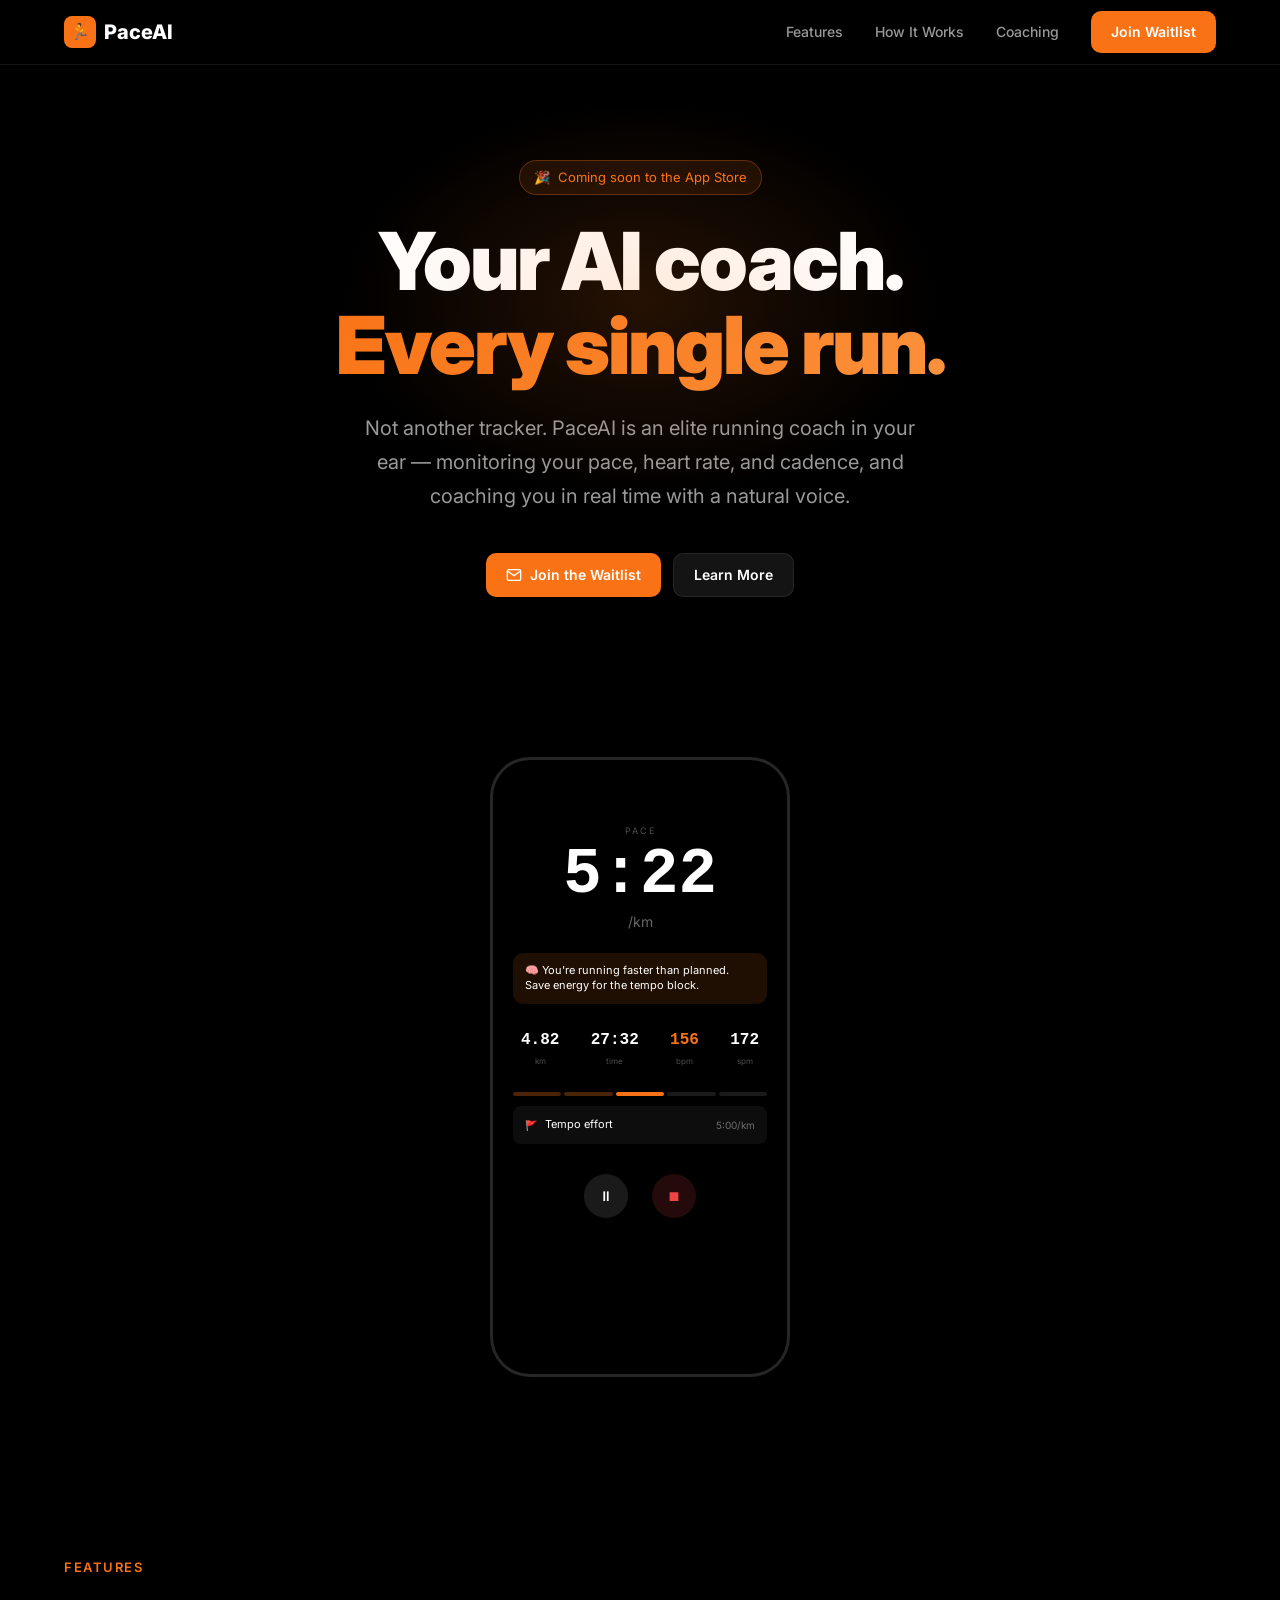
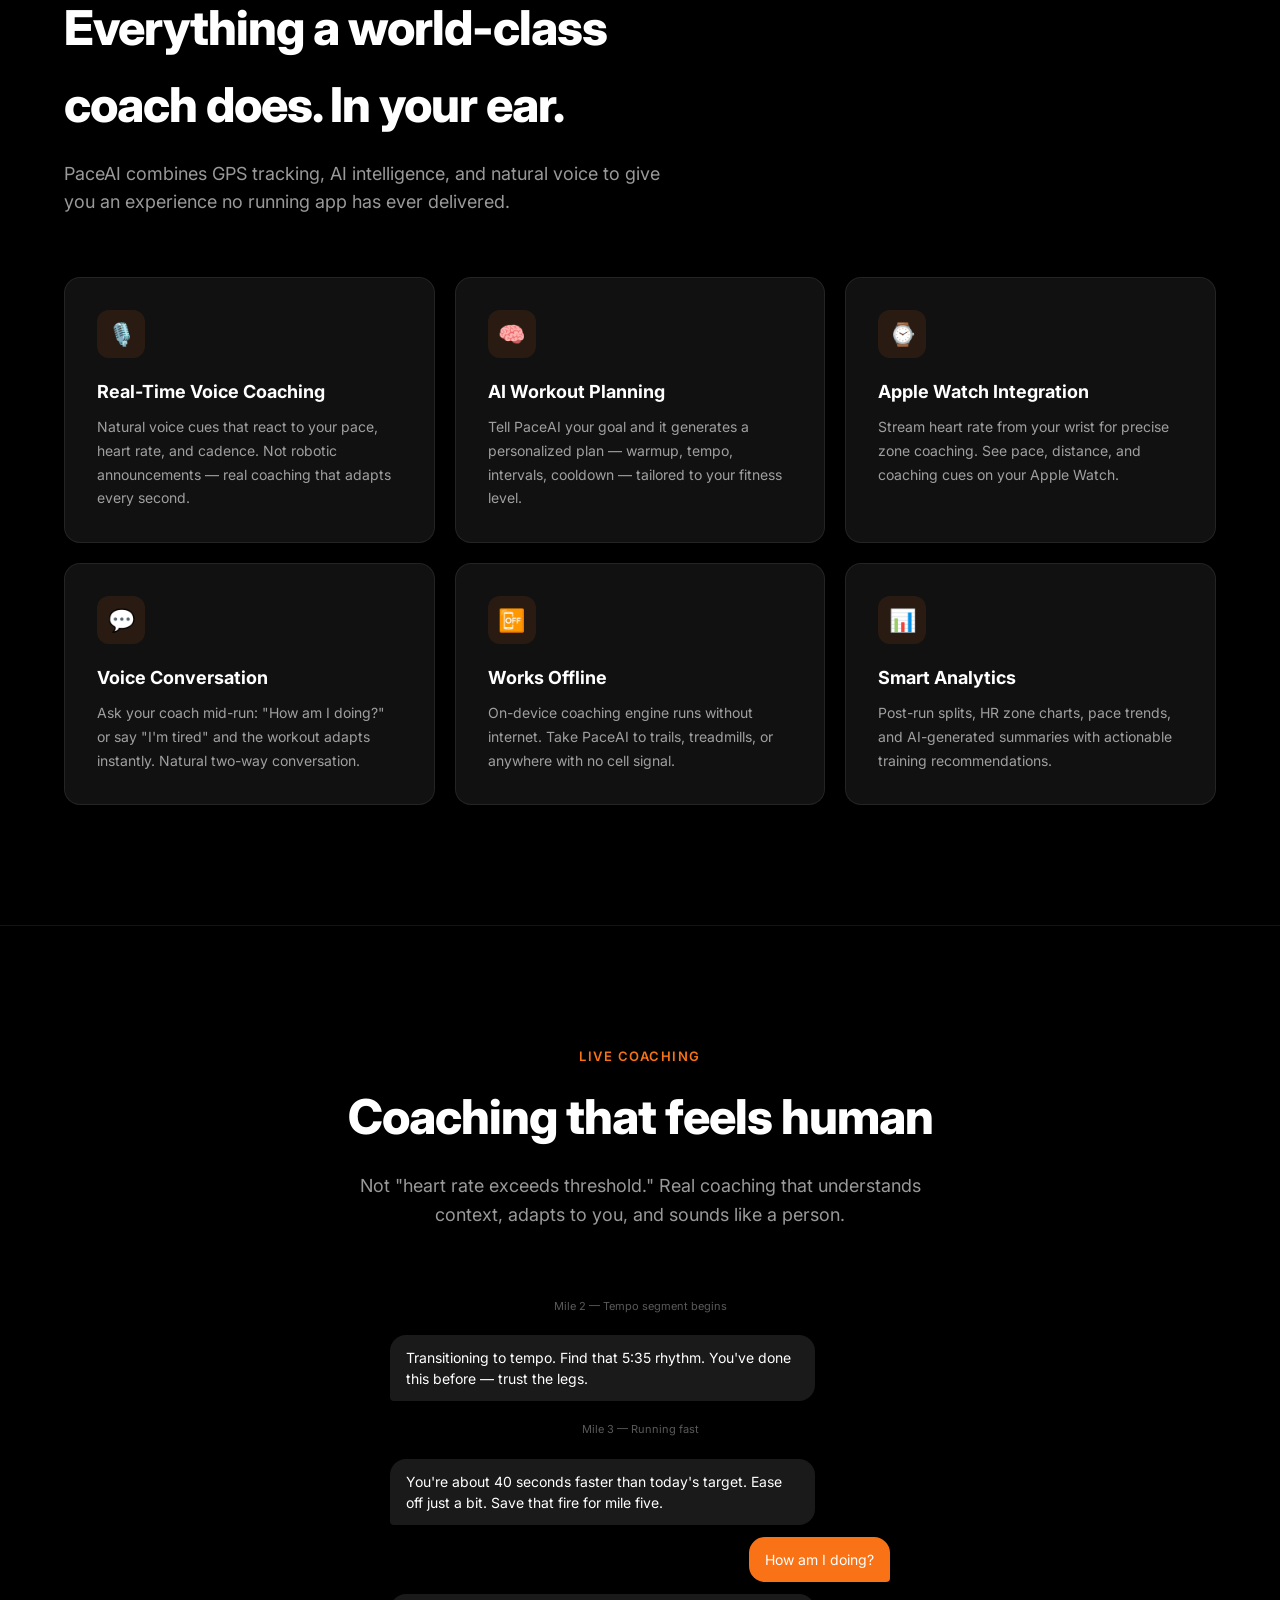
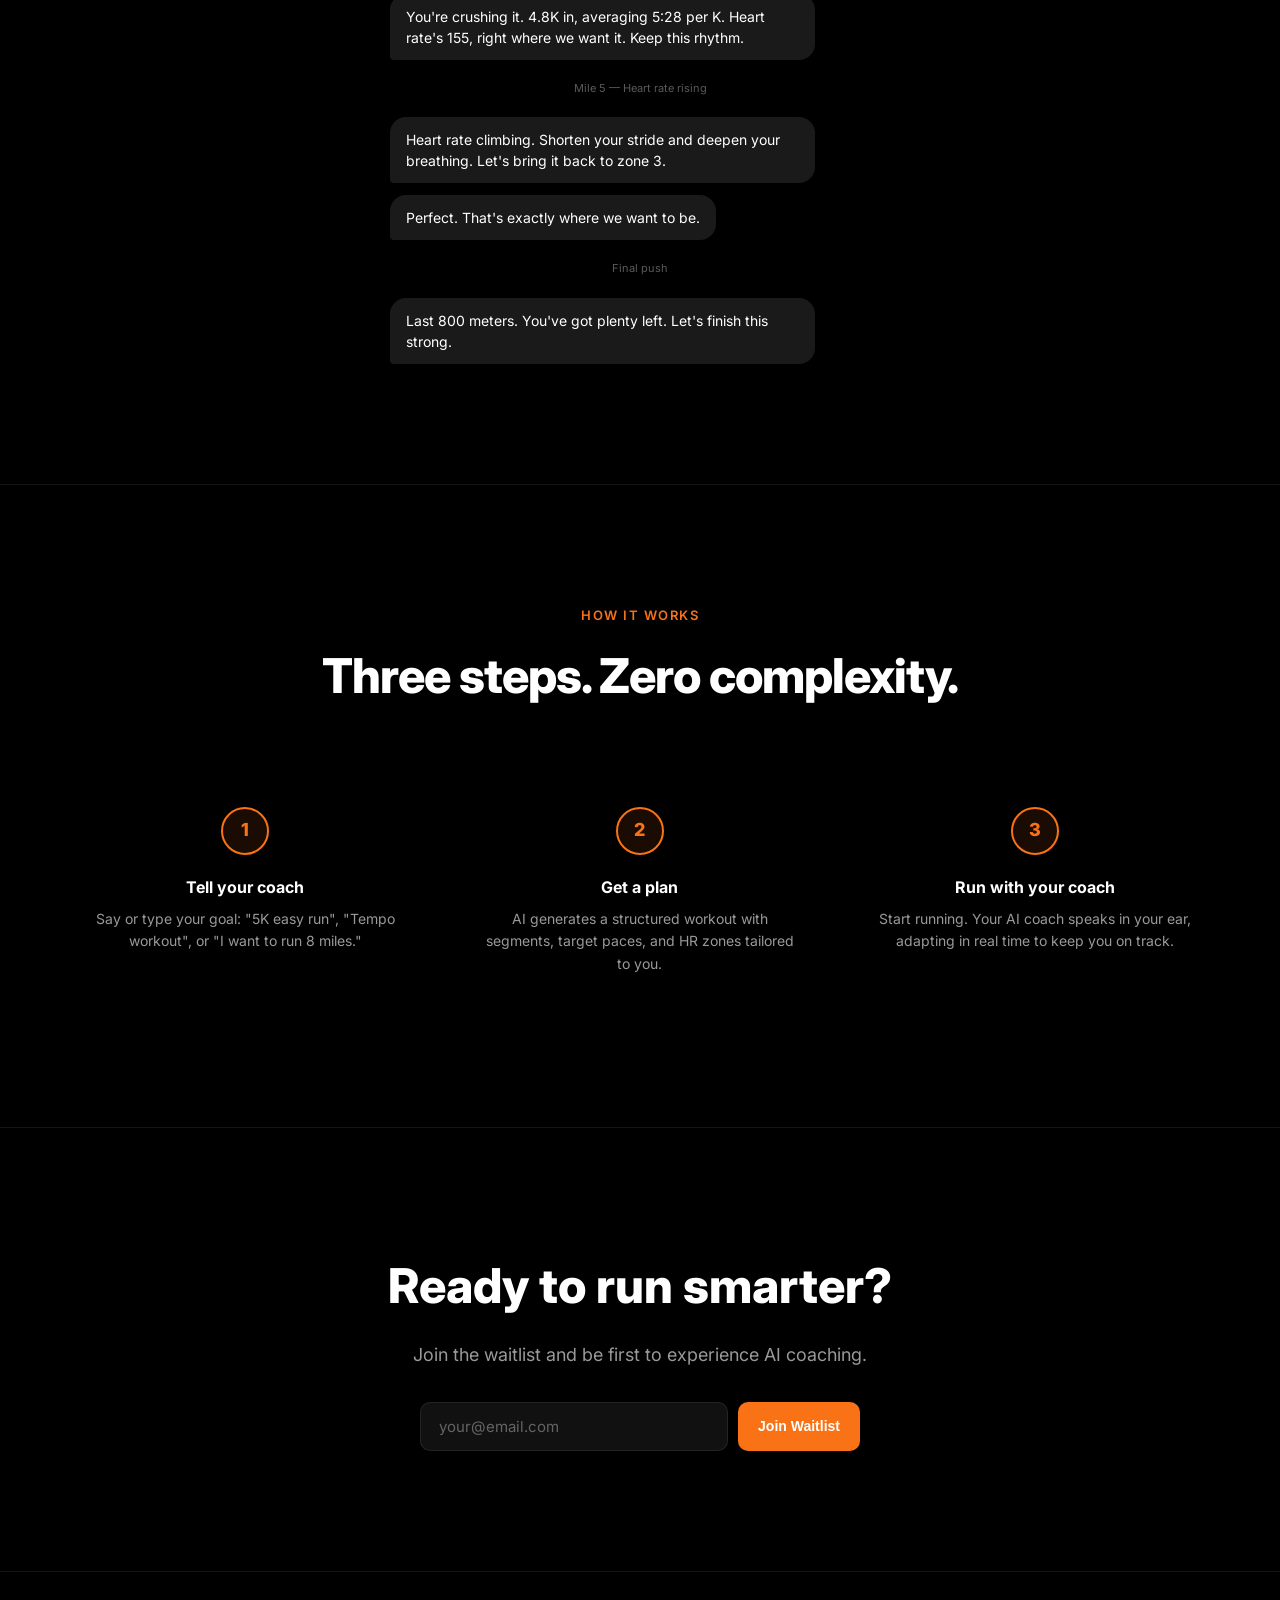
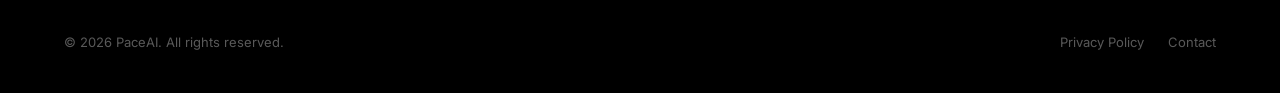
==== index.html @ 6b1ca632 "Initial PaceAI landing page website Polished dark-theme landing page with: - Hero section with phone" ====
<!DOCTYPE html>
<html lang="en">
<head>
    <meta charset="UTF-8">
    <meta name="viewport" content="width=device-width, initial-scale=1.0">
    <title>PaceAI — AI Running Coach</title>
    <meta name="description" content="PaceAI is your personal AI running coach. Real-time voice coaching, personalized workout plans, and intelligent adaptation — like having an elite coach in your ear.">
    <meta property="og:title" content="PaceAI — AI Running Coach">
    <meta property="og:description" content="The world's smartest AI running companion. Real-time voice coaching that adapts every second.">
    <meta property="og:type" content="website">
    <meta property="og:url" content="https://paceai.app">
    <meta name="twitter:card" content="summary_large_image">
    <link rel="preconnect" href="https://fonts.googleapis.com">
    <link rel="preconnect" href="https://fonts.gstatic.com" crossorigin>
    <link href="https://fonts.googleapis.com/css2?family=Inter:wght@400;500;600;700;800;900&display=swap" rel="stylesheet">
    <style>
        * { margin: 0; padding: 0; box-sizing: border-box; }
        
        :root {
            --orange: #f97316;
            --orange-dark: #ea580c;
            --bg: #000;
            --surface: #111;
            --surface-2: #1a1a1a;
            --text: #fff;
            --text-secondary: rgba(255,255,255,0.6);
            --text-tertiary: rgba(255,255,255,0.35);
            --border: rgba(255,255,255,0.08);
        }

        body {
            font-family: 'Inter', -apple-system, sans-serif;
            background: var(--bg);
            color: var(--text);
            line-height: 1.6;
            overflow-x: hidden;
        }

        .container {
            max-width: 1200px;
            margin: 0 auto;
            padding: 0 24px;
        }

        /* Nav */
        nav {
            position: fixed;
            top: 0;
            left: 0;
            right: 0;
            z-index: 100;
            backdrop-filter: blur(20px);
            background: rgba(0,0,0,0.8);
            border-bottom: 1px solid var(--border);
        }

        nav .container {
            display: flex;
            align-items: center;
            justify-content: space-between;
            height: 64px;
        }

        .logo {
            font-size: 20px;
            font-weight: 800;
            display: flex;
            align-items: center;
            gap: 8px;
        }

        .logo-icon {
            width: 32px;
            height: 32px;
            background: var(--orange);
            border-radius: 8px;
            display: flex;
            align-items: center;
            justify-content: center;
            font-size: 16px;
        }

        nav a {
            color: var(--text-secondary);
            text-decoration: none;
            font-size: 14px;
            font-weight: 500;
            transition: color 0.2s;
        }

        nav a:hover { color: var(--text); }

        .nav-links {
            display: flex;
            gap: 32px;
            align-items: center;
        }

        .btn {
            display: inline-flex;
            align-items: center;
            gap: 8px;
            padding: 10px 20px;
            border-radius: 10px;
            font-size: 14px;
            font-weight: 600;
            text-decoration: none;
            transition: all 0.2s;
            border: none;
            cursor: pointer;
        }

        .btn-primary {
            background: var(--orange);
            color: white;
        }

        .btn-primary:hover {
            background: var(--orange-dark);
            transform: translateY(-1px);
        }

        .btn-secondary {
            background: rgba(255,255,255,0.08);
            color: white;
            border: 1px solid var(--border);
        }

        .btn-secondary:hover {
            background: rgba(255,255,255,0.12);
        }

        /* Hero */
        .hero {
            padding: 160px 0 100px;
            text-align: center;
            position: relative;
        }

        .hero-glow {
            position: absolute;
            top: 100px;
            left: 50%;
            transform: translateX(-50%);
            width: 600px;
            height: 400px;
            background: radial-gradient(ellipse, rgba(249,115,22,0.15) 0%, transparent 70%);
            pointer-events: none;
        }

        .hero h1 {
            font-size: clamp(48px, 8vw, 80px);
            font-weight: 900;
            line-height: 1.05;
            letter-spacing: -2px;
            margin-bottom: 24px;
        }

        .hero h1 span {
            background: linear-gradient(135deg, var(--orange), #fb923c);
            -webkit-background-clip: text;
            -webkit-text-fill-color: transparent;
            background-clip: text;
        }

        .hero p {
            font-size: 20px;
            color: var(--text-secondary);
            max-width: 560px;
            margin: 0 auto 40px;
            line-height: 1.7;
        }

        .hero-buttons {
            display: flex;
            gap: 12px;
            justify-content: center;
            flex-wrap: wrap;
        }

        .hero-badge {
            display: inline-flex;
            align-items: center;
            gap: 8px;
            padding: 6px 14px;
            background: rgba(249,115,22,0.1);
            border: 1px solid rgba(249,115,22,0.3);
            border-radius: 100px;
            font-size: 13px;
            color: var(--orange);
            margin-bottom: 24px;
        }

        /* Phone Mockup */
        .phone-section {
            display: flex;
            justify-content: center;
            padding: 60px 0;
        }

        .phone-mockup {
            width: 300px;
            height: 620px;
            border-radius: 40px;
            border: 3px solid rgba(255,255,255,0.15);
            overflow: hidden;
            background: #000;
            position: relative;
            box-shadow: 0 40px 80px rgba(0,0,0,0.5);
        }

        .phone-notch {
            position: absolute;
            top: 0;
            left: 50%;
            transform: translateX(-50%);
            width: 100px;
            height: 28px;
            background: #000;
            border-radius: 0 0 16px 16px;
            z-index: 2;
        }

        .phone-screen {
            padding: 44px 20px 20px;
            height: 100%;
            overflow: hidden;
        }

        /* Features */
        .features {
            padding: 120px 0;
        }

        .section-label {
            font-size: 13px;
            font-weight: 600;
            color: var(--orange);
            text-transform: uppercase;
            letter-spacing: 1.5px;
            margin-bottom: 12px;
        }

        .section-title {
            font-size: clamp(32px, 5vw, 48px);
            font-weight: 800;
            letter-spacing: -1px;
            margin-bottom: 16px;
        }

        .section-subtitle {
            font-size: 18px;
            color: var(--text-secondary);
            max-width: 600px;
            margin-bottom: 60px;
        }

        .feature-grid {
            display: grid;
            grid-template-columns: repeat(auto-fit, minmax(320px, 1fr));
            gap: 20px;
        }

        .feature-card {
            padding: 32px;
            background: var(--surface);
            border-radius: 16px;
            border: 1px solid var(--border);
            transition: border-color 0.3s, transform 0.3s;
        }

        .feature-card:hover {
            border-color: rgba(249,115,22,0.3);
            transform: translateY(-2px);
        }

        .feature-icon {
            width: 48px;
            height: 48px;
            border-radius: 12px;
            background: rgba(249,115,22,0.1);
            display: flex;
            align-items: center;
            justify-content: center;
            font-size: 22px;
            margin-bottom: 20px;
        }

        .feature-card h3 {
            font-size: 18px;
            font-weight: 700;
            margin-bottom: 8px;
        }

        .feature-card p {
            font-size: 14px;
            color: var(--text-secondary);
            line-height: 1.7;
        }

        /* Coaching Demo */
        .coaching-section {
            padding: 120px 0;
            border-top: 1px solid var(--border);
        }

        .coaching-demo {
            max-width: 500px;
            margin: 0 auto;
            display: flex;
            flex-direction: column;
            gap: 12px;
        }

        .chat-bubble {
            padding: 12px 16px;
            border-radius: 16px;
            font-size: 14px;
            line-height: 1.5;
            max-width: 85%;
            animation: fadeIn 0.5s ease;
        }

        .chat-coach {
            background: var(--surface-2);
            align-self: flex-start;
            border-bottom-left-radius: 4px;
        }

        .chat-user {
            background: var(--orange);
            color: white;
            align-self: flex-end;
            border-bottom-right-radius: 4px;
        }

        .chat-context {
            font-size: 11px;
            color: var(--text-tertiary);
            text-align: center;
            padding: 8px 0;
        }

        /* How it works */
        .how-it-works {
            padding: 120px 0;
            border-top: 1px solid var(--border);
        }

        .steps {
            display: grid;
            grid-template-columns: repeat(auto-fit, minmax(250px, 1fr));
            gap: 32px;
            margin-top: 60px;
        }

        .step {
            text-align: center;
            padding: 32px 20px;
        }

        .step-number {
            width: 48px;
            height: 48px;
            border-radius: 50%;
            background: rgba(249,115,22,0.1);
            border: 2px solid var(--orange);
            display: flex;
            align-items: center;
            justify-content: center;
            font-size: 18px;
            font-weight: 800;
            color: var(--orange);
            margin: 0 auto 20px;
        }

        .step h3 {
            font-size: 16px;
            font-weight: 700;
            margin-bottom: 8px;
        }

        .step p {
            font-size: 14px;
            color: var(--text-secondary);
        }

        /* CTA */
        .cta {
            padding: 120px 0;
            text-align: center;
            border-top: 1px solid var(--border);
        }

        .cta h2 {
            font-size: clamp(32px, 5vw, 48px);
            font-weight: 800;
            margin-bottom: 16px;
        }

        .cta p {
            font-size: 18px;
            color: var(--text-secondary);
            margin-bottom: 32px;
        }

        .waitlist-form {
            display: flex;
            gap: 10px;
            max-width: 440px;
            margin: 0 auto;
        }

        .waitlist-form input {
            flex: 1;
            padding: 14px 18px;
            border-radius: 10px;
            border: 1px solid var(--border);
            background: var(--surface);
            color: white;
            font-size: 15px;
            font-family: inherit;
            outline: none;
            transition: border-color 0.2s;
        }

        .waitlist-form input:focus {
            border-color: var(--orange);
        }

        .waitlist-form input::placeholder {
            color: var(--text-tertiary);
        }

        /* Footer */
        footer {
            padding: 60px 0 40px;
            border-top: 1px solid var(--border);
        }

        .footer-content {
            display: flex;
            justify-content: space-between;
            align-items: center;
            flex-wrap: wrap;
            gap: 20px;
        }

        .footer-links {
            display: flex;
            gap: 24px;
        }

        .footer-links a {
            color: var(--text-tertiary);
            text-decoration: none;
            font-size: 13px;
        }

        .footer-links a:hover { color: var(--text-secondary); }

        .footer-copy {
            font-size: 13px;
            color: var(--text-tertiary);
        }

        /* Animations */
        @keyframes fadeIn {
            from { opacity: 0; transform: translateY(10px); }
            to { opacity: 1; transform: translateY(0); }
        }

        .fade-in {
            opacity: 0;
            transform: translateY(20px);
            transition: opacity 0.6s ease, transform 0.6s ease;
        }

        .fade-in.visible {
            opacity: 1;
            transform: translateY(0);
        }

        /* Responsive */
        @media (max-width: 768px) {
            .nav-links { display: none; }
            .hero { padding: 120px 0 60px; }
            .feature-grid { grid-template-columns: 1fr; }
            .waitlist-form { flex-direction: column; }
            .footer-content { flex-direction: column; text-align: center; }
        }
    </style>
</head>
<body>
    <nav>
        <div class="container">
            <div class="logo">
                <div class="logo-icon">🏃</div>
                PaceAI
            </div>
            <div class="nav-links">
                <a href="#features">Features</a>
                <a href="#how-it-works">How It Works</a>
                <a href="#coaching">Coaching</a>
                <a href="#waitlist" class="btn btn-primary">Join Waitlist</a>
            </div>
        </div>
    </nav>

    <section class="hero">
        <div class="hero-glow"></div>
        <div class="container">
            <div class="hero-badge">
                <span>🎉</span> Coming soon to the App Store
            </div>
            <h1>Your AI coach.<br><span>Every single run.</span></h1>
            <p>Not another tracker. PaceAI is an elite running coach in your ear — monitoring your pace, heart rate, and cadence, and coaching you in real time with a natural voice.</p>
            <div class="hero-buttons">
                <a href="#waitlist" class="btn btn-primary">
                    <svg width="16" height="16" viewBox="0 0 24 24" fill="none" stroke="currentColor" stroke-width="2"><path d="M4 4h16c1.1 0 2 .9 2 2v12c0 1.1-.9 2-2 2H4c-1.1 0-2-.9-2-2V6c0-1.1.9-2 2-2z"/><polyline points="22,6 12,13 2,6"/></svg>
                    Join the Waitlist
                </a>
                <a href="#features" class="btn btn-secondary">Learn More</a>
            </div>
        </div>
    </section>

    <section class="phone-section">
        <div class="phone-mockup">
            <div class="phone-notch"></div>
            <div class="phone-screen">
                <div style="text-align:center;padding-top:20px">
                    <div style="font-size:9px;color:rgba(255,255,255,0.3);letter-spacing:2px;margin-bottom:4px">PACE</div>
                    <div style="font-size:64px;font-weight:800;font-family:monospace;line-height:1">5:22</div>
                    <div style="font-size:14px;color:rgba(255,255,255,0.4);margin-top:4px">/km</div>
                </div>
                <div style="margin-top:20px;padding:10px 12px;background:rgba(249,115,22,0.12);border-radius:10px;font-size:11px;color:#fff;line-height:1.4">
                    🧠 You're running faster than planned. Save energy for the tempo block.
                </div>
                <div style="display:flex;justify-content:space-between;margin-top:24px;padding:0 8px">
                    <div style="text-align:center"><div style="font-size:16px;font-weight:700;font-family:monospace">4.82</div><div style="font-size:8px;color:rgba(255,255,255,0.3);margin-top:2px">km</div></div>
                    <div style="text-align:center"><div style="font-size:16px;font-weight:700;font-family:monospace">27:32</div><div style="font-size:8px;color:rgba(255,255,255,0.3);margin-top:2px">time</div></div>
                    <div style="text-align:center"><div style="font-size:16px;font-weight:700;font-family:monospace;color:#f97316">156</div><div style="font-size:8px;color:rgba(255,255,255,0.3);margin-top:2px">bpm</div></div>
                    <div style="text-align:center"><div style="font-size:16px;font-weight:700;font-family:monospace">172</div><div style="font-size:8px;color:rgba(255,255,255,0.3);margin-top:2px">spm</div></div>
                </div>
                <div style="display:flex;gap:3px;margin-top:24px">
                    <div style="flex:1;height:4px;border-radius:2px;background:rgba(249,115,22,0.3)"></div>
                    <div style="flex:1;height:4px;border-radius:2px;background:rgba(249,115,22,0.3)"></div>
                    <div style="flex:1;height:4px;border-radius:2px;background:#f97316"></div>
                    <div style="flex:1;height:4px;border-radius:2px;background:rgba(255,255,255,0.1)"></div>
                    <div style="flex:1;height:4px;border-radius:2px;background:rgba(255,255,255,0.1)"></div>
                </div>
                <div style="display:flex;align-items:center;gap:8px;margin-top:10px;padding:10px 12px;background:rgba(255,255,255,0.05);border-radius:8px">
                    <span style="color:#f97316;font-size:10px">🚩</span>
                    <span style="font-size:11px">Tempo effort</span>
                    <span style="margin-left:auto;font-size:10px;color:rgba(255,255,255,0.4)">5:00/km</span>
                </div>
                <div style="display:flex;justify-content:center;gap:24px;margin-top:30px">
                    <div style="width:44px;height:44px;border-radius:22px;background:rgba(255,255,255,0.1);display:flex;align-items:center;justify-content:center;font-size:14px">⏸</div>
                    <div style="width:44px;height:44px;border-radius:22px;background:rgba(239,68,68,0.15);display:flex;align-items:center;justify-content:center;font-size:14px;color:#ef4444">⏹</div>
                </div>
            </div>
        </div>
    </section>

    <section class="features" id="features">
        <div class="container">
            <div class="section-label">Features</div>
            <h2 class="section-title">Everything a world-class<br>coach does. In your ear.</h2>
            <p class="section-subtitle">PaceAI combines GPS tracking, AI intelligence, and natural voice to give you an experience no running app has ever delivered.</p>

            <div class="feature-grid">
                <div class="feature-card fade-in">
                    <div class="feature-icon">🎙️</div>
                    <h3>Real-Time Voice Coaching</h3>
                    <p>Natural voice cues that react to your pace, heart rate, and cadence. Not robotic announcements — real coaching that adapts every second.</p>
                </div>
                <div class="feature-card fade-in">
                    <div class="feature-icon">🧠</div>
                    <h3>AI Workout Planning</h3>
                    <p>Tell PaceAI your goal and it generates a personalized plan — warmup, tempo, intervals, cooldown — tailored to your fitness level.</p>
                </div>
                <div class="feature-card fade-in">
                    <div class="feature-icon">⌚</div>
                    <h3>Apple Watch Integration</h3>
                    <p>Stream heart rate from your wrist for precise zone coaching. See pace, distance, and coaching cues on your Apple Watch.</p>
                </div>
                <div class="feature-card fade-in">
                    <div class="feature-icon">💬</div>
                    <h3>Voice Conversation</h3>
                    <p>Ask your coach mid-run: "How am I doing?" or say "I'm tired" and the workout adapts instantly. Natural two-way conversation.</p>
                </div>
                <div class="feature-card fade-in">
                    <div class="feature-icon">📴</div>
                    <h3>Works Offline</h3>
                    <p>On-device coaching engine runs without internet. Take PaceAI to trails, treadmills, or anywhere with no cell signal.</p>
                </div>
                <div class="feature-card fade-in">
                    <div class="feature-icon">📊</div>
                    <h3>Smart Analytics</h3>
                    <p>Post-run splits, HR zone charts, pace trends, and AI-generated summaries with actionable training recommendations.</p>
                </div>
            </div>
        </div>
    </section>

    <section class="coaching-section" id="coaching">
        <div class="container">
            <div style="text-align:center;margin-bottom:60px">
                <div class="section-label">Live Coaching</div>
                <h2 class="section-title">Coaching that feels human</h2>
                <p class="section-subtitle" style="margin:16px auto 0">Not "heart rate exceeds threshold." Real coaching that understands context, adapts to you, and sounds like a person.</p>
            </div>

            <div class="coaching-demo">
                <div class="chat-context">Mile 2 — Tempo segment begins</div>
                <div class="chat-bubble chat-coach">Transitioning to tempo. Find that 5:35 rhythm. You've done this before — trust the legs.</div>
                <div class="chat-context">Mile 3 — Running fast</div>
                <div class="chat-bubble chat-coach">You're about 40 seconds faster than today's target. Ease off just a bit. Save that fire for mile five.</div>
                <div class="chat-bubble chat-user">How am I doing?</div>
                <div class="chat-bubble chat-coach">You're crushing it. 4.8K in, averaging 5:28 per K. Heart rate's 155, right where we want it. Keep this rhythm.</div>
                <div class="chat-context">Mile 5 — Heart rate rising</div>
                <div class="chat-bubble chat-coach">Heart rate climbing. Shorten your stride and deepen your breathing. Let's bring it back to zone 3.</div>
                <div class="chat-bubble chat-coach">Perfect. That's exactly where we want to be.</div>
                <div class="chat-context">Final push</div>
                <div class="chat-bubble chat-coach">Last 800 meters. You've got plenty left. Let's finish this strong.</div>
            </div>
        </div>
    </section>

    <section class="how-it-works" id="how-it-works">
        <div class="container" style="text-align:center">
            <div class="section-label">How It Works</div>
            <h2 class="section-title">Three steps. Zero complexity.</h2>

            <div class="steps">
                <div class="step fade-in">
                    <div class="step-number">1</div>
                    <h3>Tell your coach</h3>
                    <p>Say or type your goal: "5K easy run", "Tempo workout", or "I want to run 8 miles."</p>
                </div>
                <div class="step fade-in">
                    <div class="step-number">2</div>
                    <h3>Get a plan</h3>
                    <p>AI generates a structured workout with segments, target paces, and HR zones tailored to you.</p>
                </div>
                <div class="step fade-in">
                    <div class="step-number">3</div>
                    <h3>Run with your coach</h3>
                    <p>Start running. Your AI coach speaks in your ear, adapting in real time to keep you on track.</p>
                </div>
            </div>
        </div>
    </section>

    <section class="cta" id="waitlist">
        <div class="container">
            <h2>Ready to run smarter?</h2>
            <p>Join the waitlist and be first to experience AI coaching.</p>
            <form class="waitlist-form" onsubmit="handleSubmit(event)">
                <input type="email" placeholder="your@email.com" required id="email-input">
                <button type="submit" class="btn btn-primary">Join Waitlist</button>
            </form>
            <p id="form-success" style="display:none;color:#4ade80;margin-top:16px;font-size:14px">You're on the list! We'll notify you when PaceAI launches.</p>
        </div>
    </section>

    <footer>
        <div class="container">
            <div class="footer-content">
                <div class="footer-copy">© 2026 PaceAI. All rights reserved.</div>
                <div class="footer-links">
                    <a href="privacy.html">Privacy Policy</a>
                    <a href="mailto:hello@paceai.app">Contact</a>
                </div>
            </div>
        </div>
    </footer>

    <script>
        // Scroll animations
        const observer = new IntersectionObserver((entries) => {
            entries.forEach(entry => {
                if (entry.isIntersecting) {
                    entry.target.classList.add('visible');
                }
            });
        }, { threshold: 0.1 });

        document.querySelectorAll('.fade-in').forEach(el => observer.observe(el));

        // Waitlist form
        function handleSubmit(e) {
            e.preventDefault();
            const email = document.getElementById('email-input').value;
            // Store in localStorage as demo (replace with real backend)
            const waitlist = JSON.parse(localStorage.getItem('paceai_waitlist') || '[]');
            waitlist.push({ email, timestamp: new Date().toISOString() });
            localStorage.setItem('paceai_waitlist', JSON.stringify(waitlist));
            
            document.getElementById('email-input').value = '';
            document.getElementById('form-success').style.display = 'block';
            e.target.style.display = 'none';
        }

        // Smooth scroll
        document.querySelectorAll('a[href^="#"]').forEach(anchor => {
            anchor.addEventListener('click', function(e) {
                e.preventDefault();
                const target = document.querySelector(this.getAttribute('href'));
                if (target) target.scrollIntoView({ behavior: 'smooth' });
            });
        });
    </script>
</body>
</html>
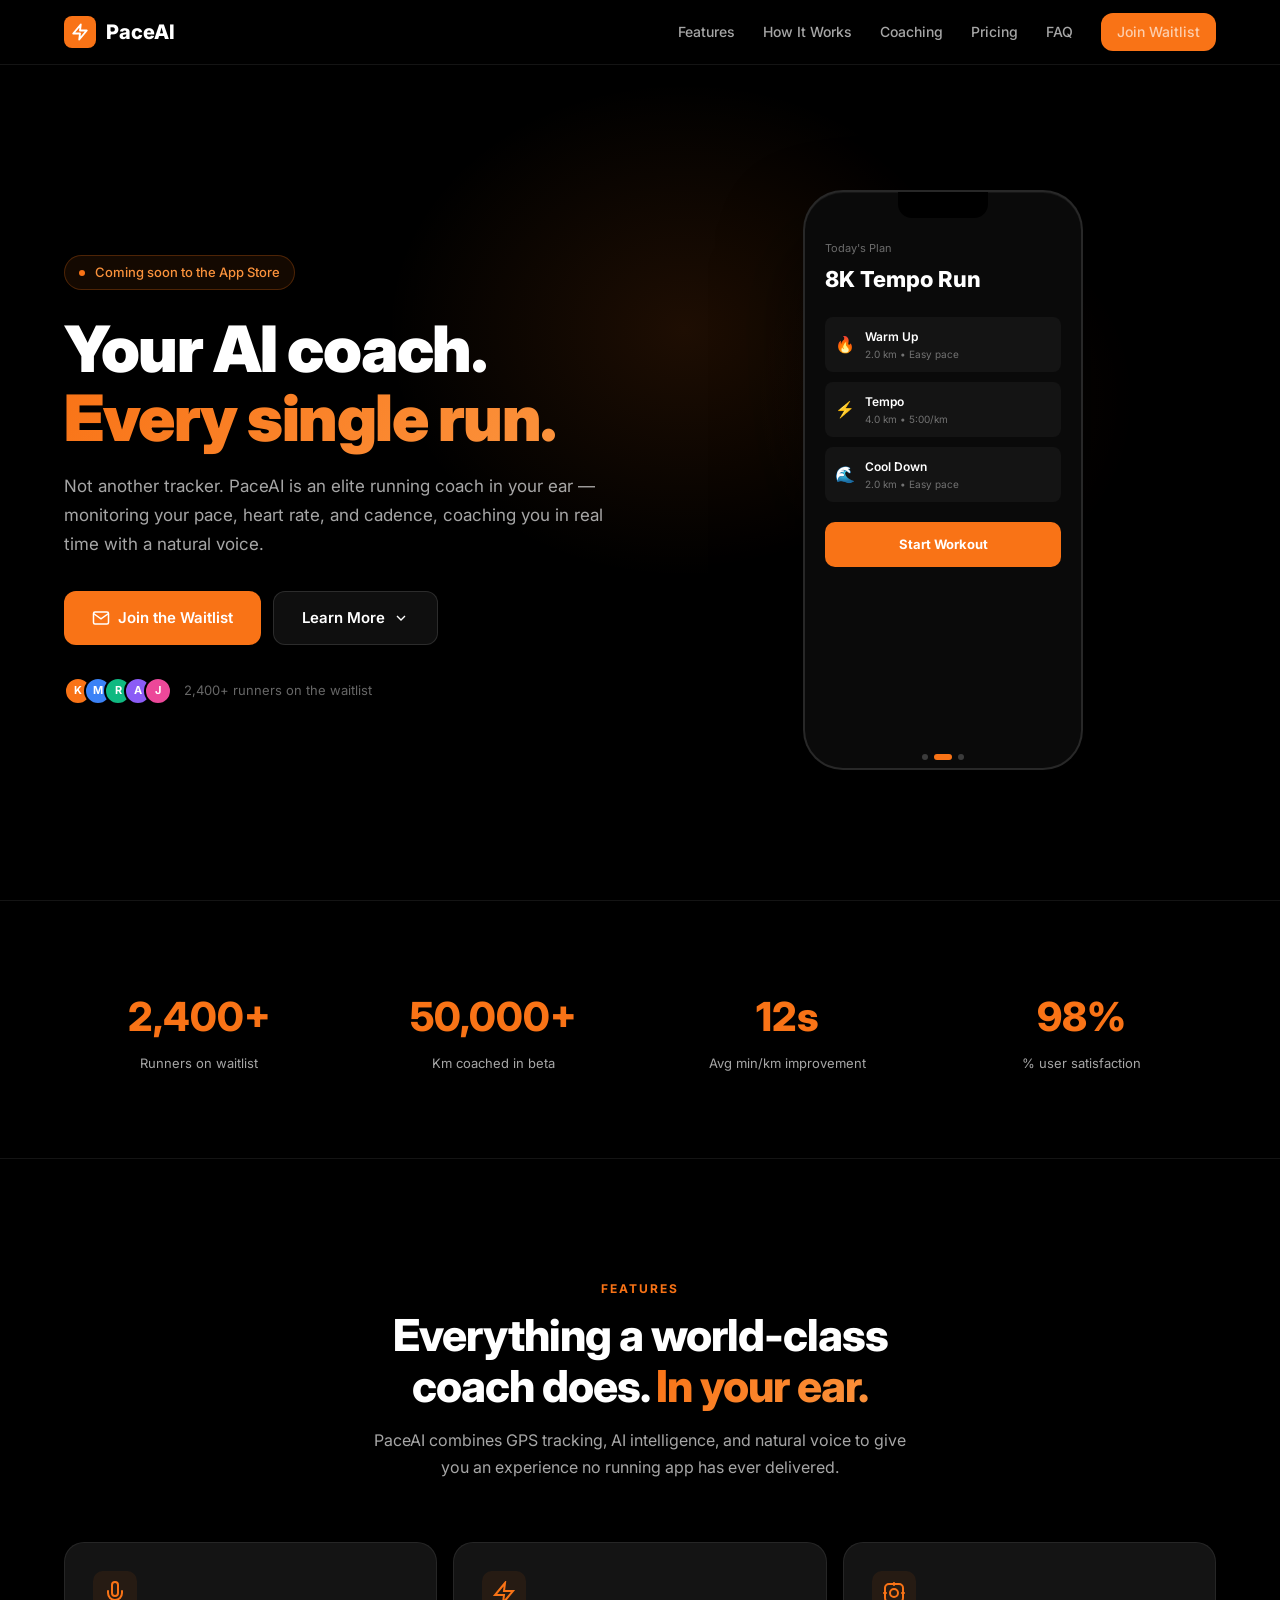
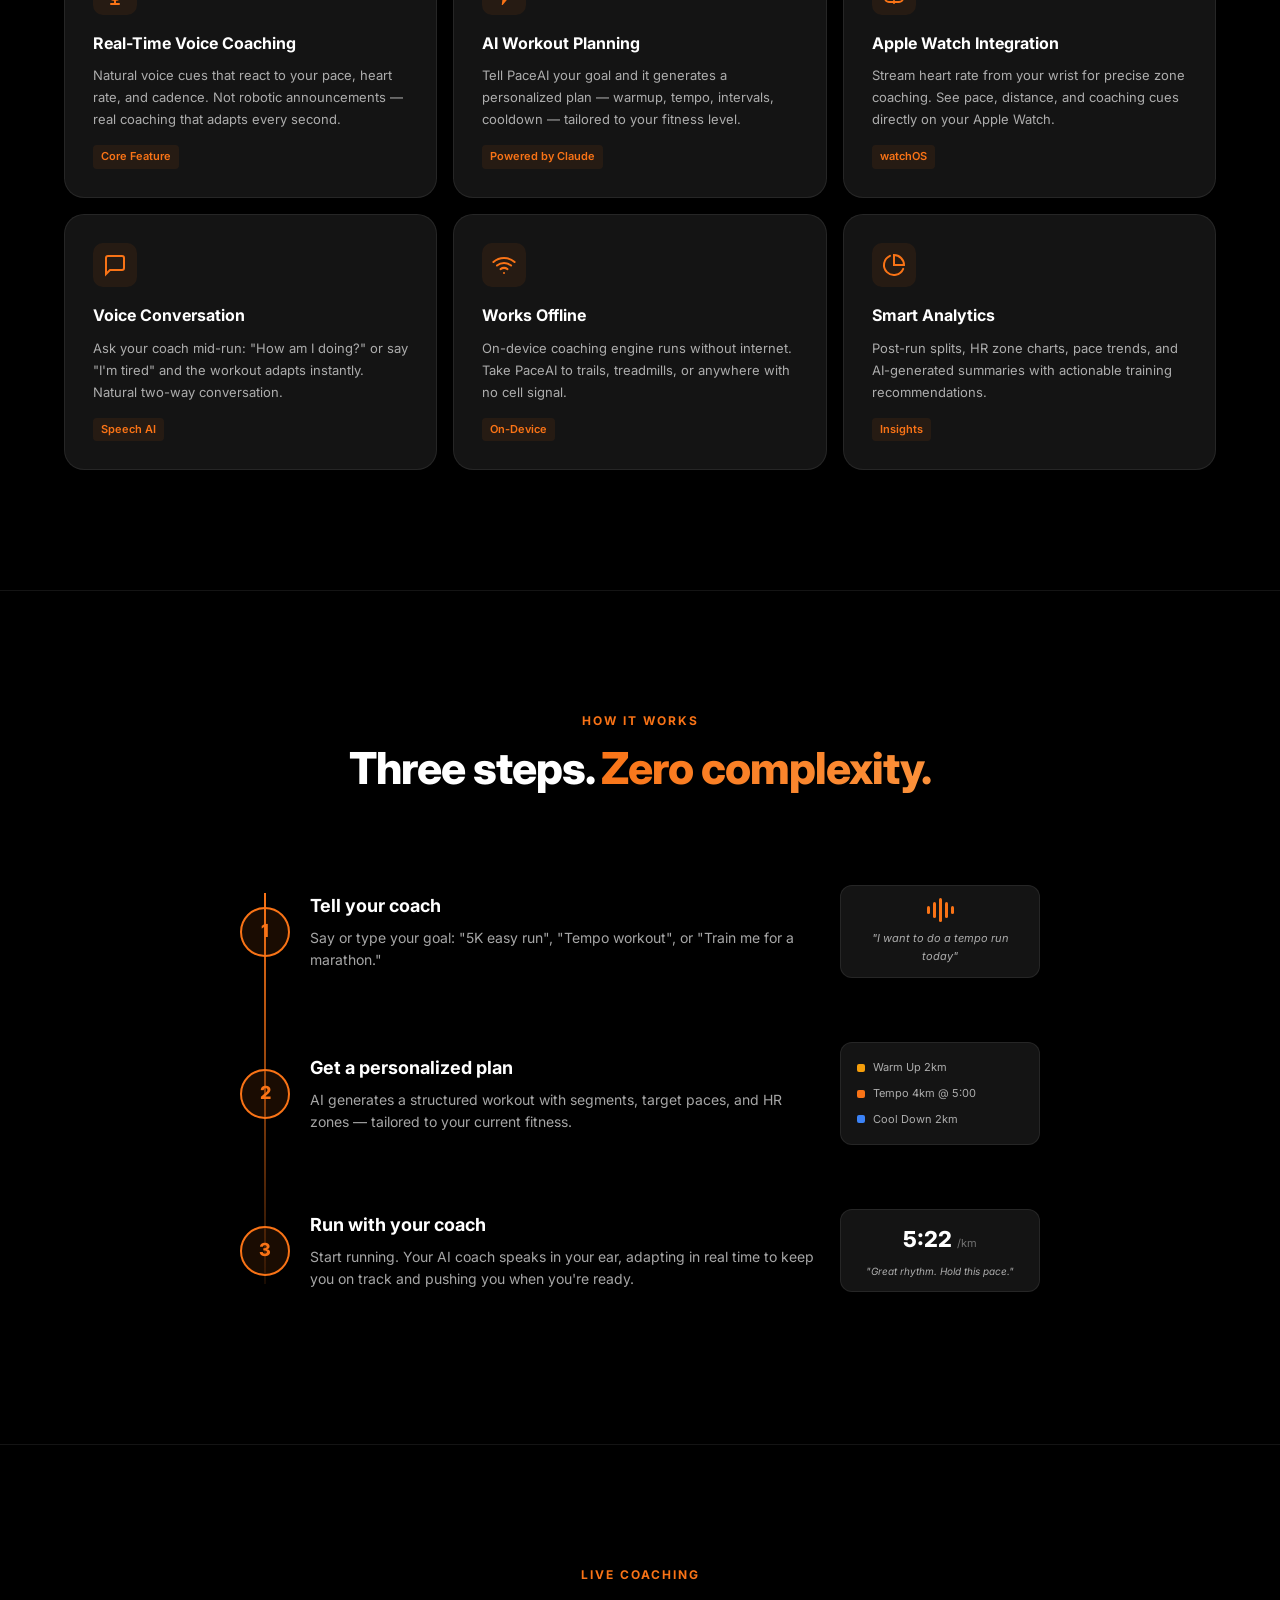
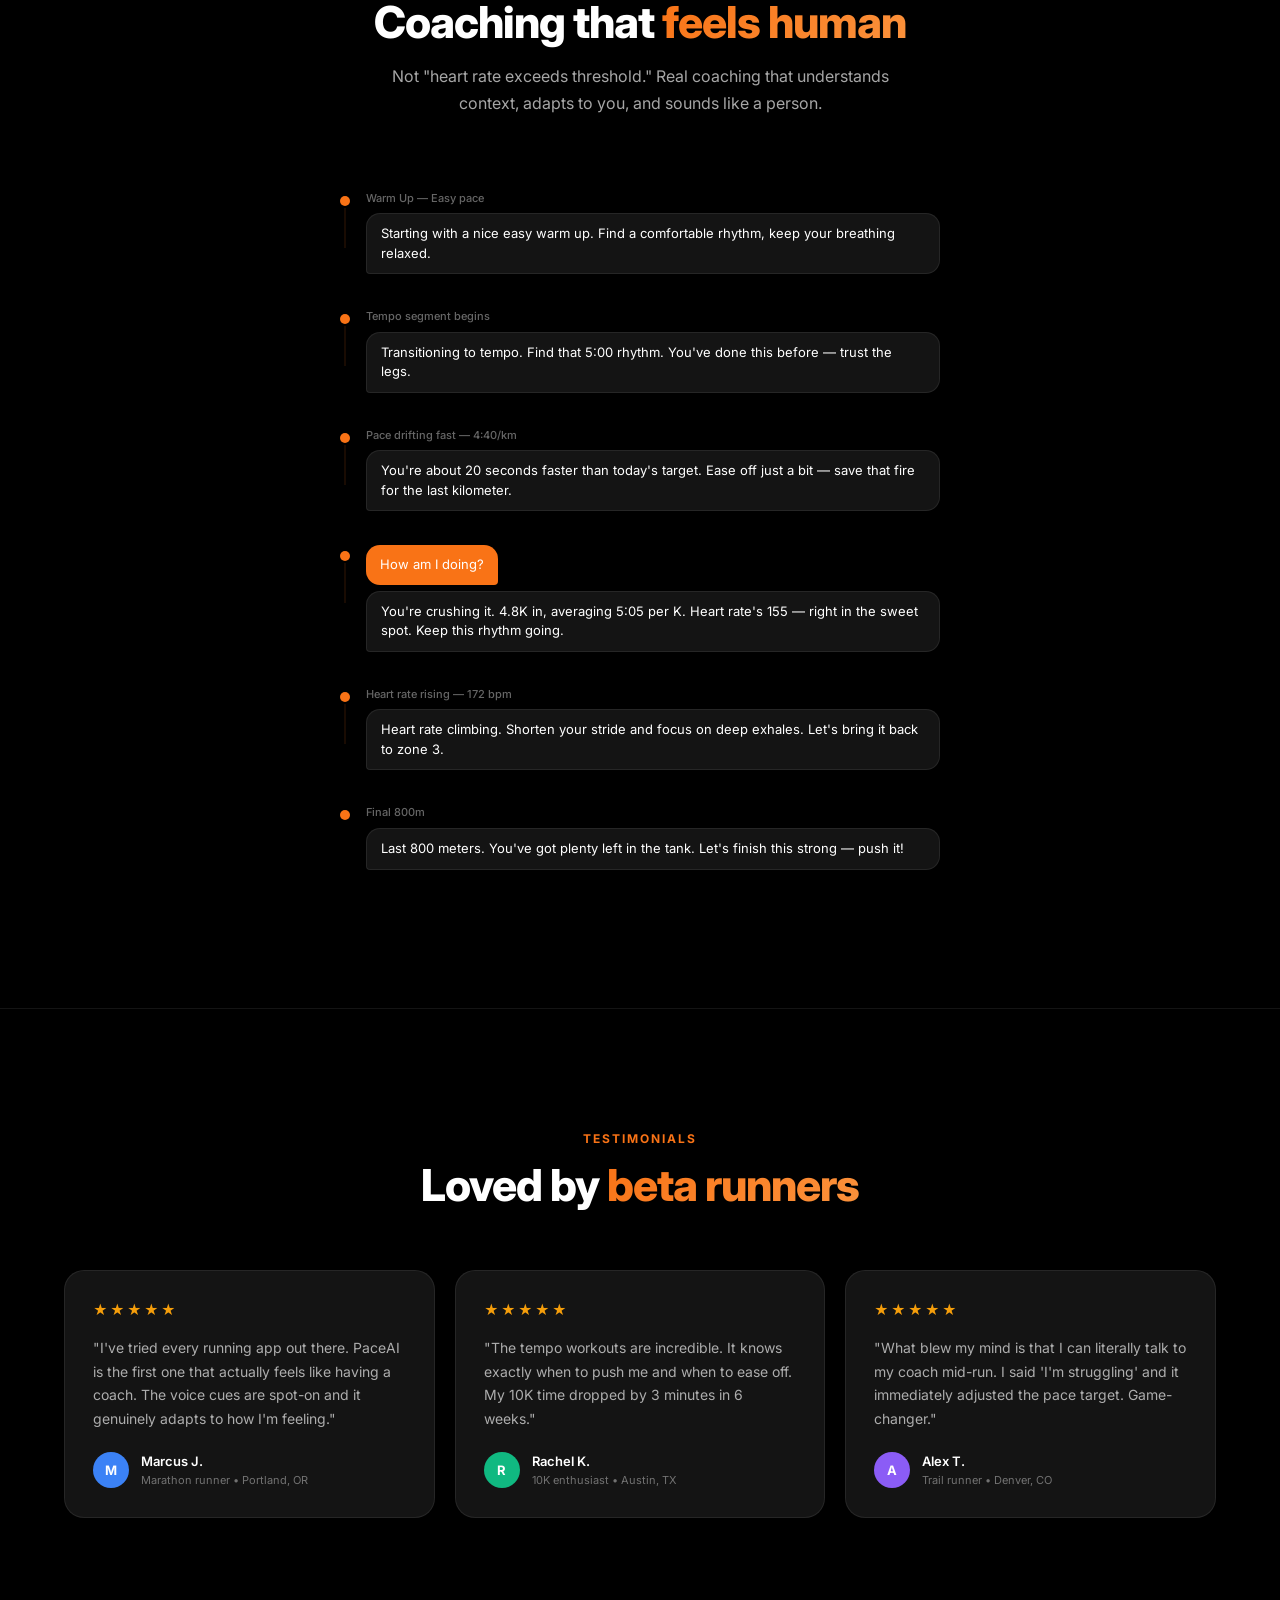
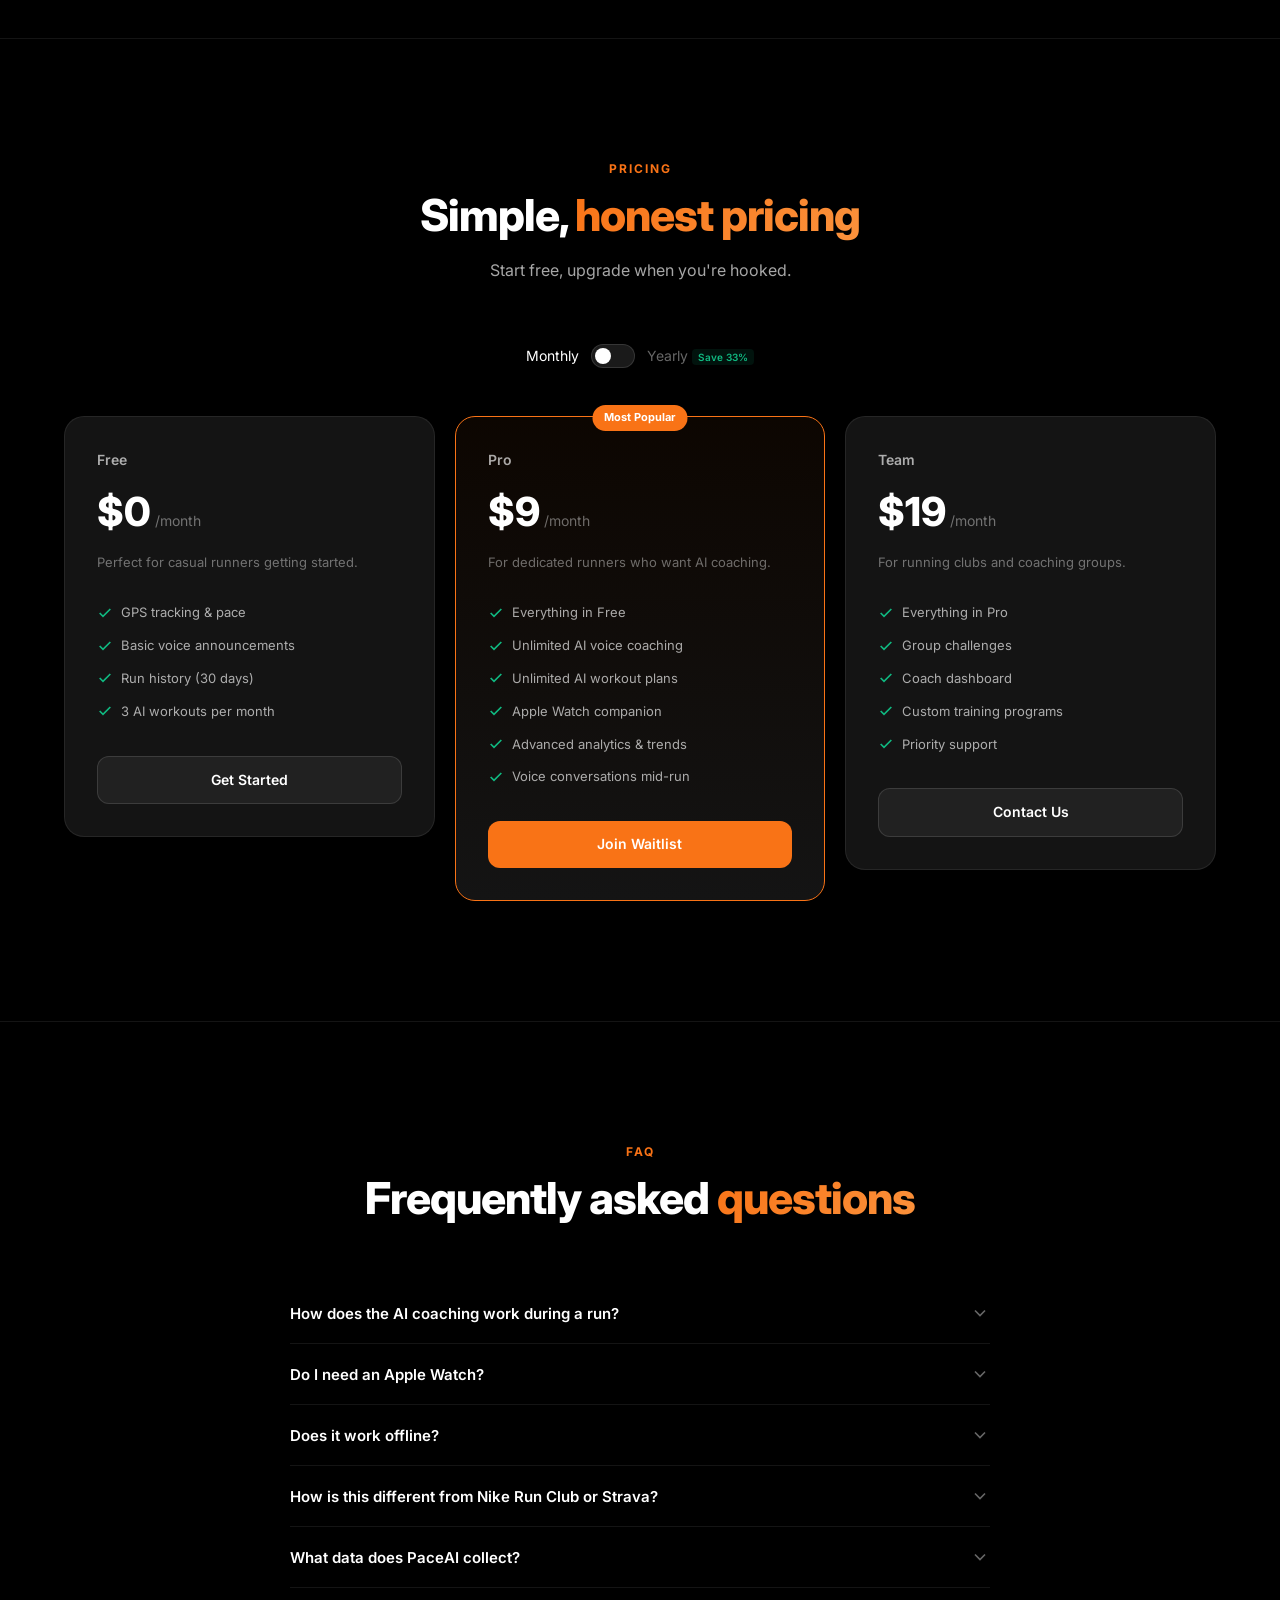
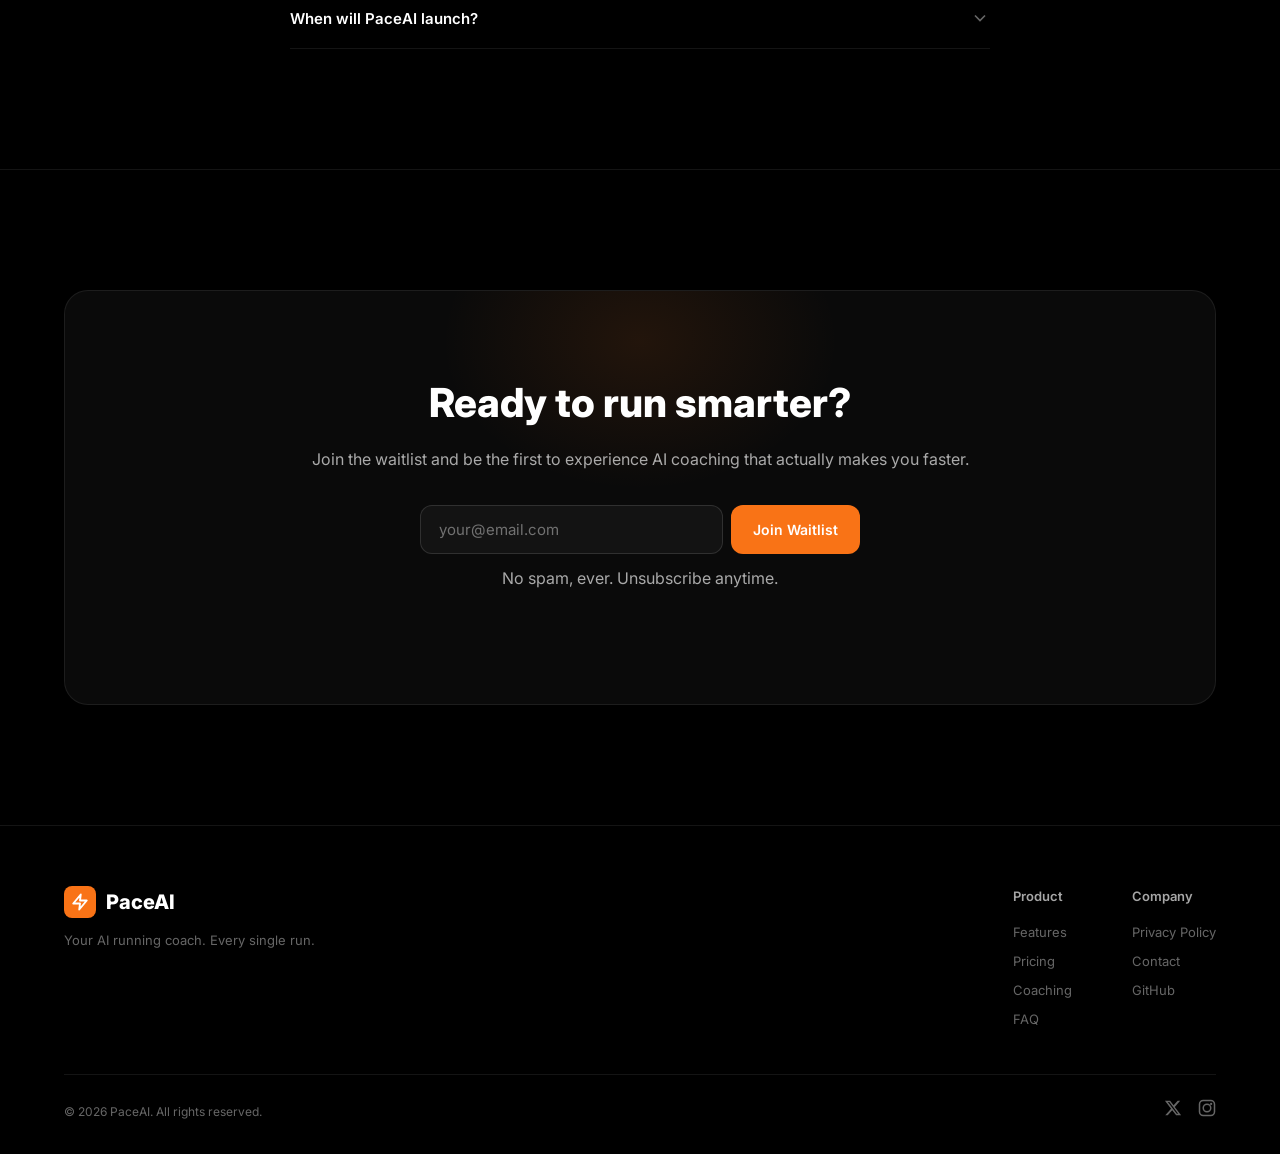
==== commit 06397628: "Complete fully-featured website with all interactive sections - Mobile hamburger menu with smooth an" ====
--- a/index.html
+++ b/index.html
@@ -8,709 +8,651 @@
     <meta property="og:title" content="PaceAI — AI Running Coach">
     <meta property="og:description" content="The world's smartest AI running companion. Real-time voice coaching that adapts every second.">
     <meta property="og:type" content="website">
-    <meta property="og:url" content="https://paceai.app">
+    <meta property="og:url" content="https://krriishhaa.github.io/paceai-website/">
     <meta name="twitter:card" content="summary_large_image">
     <link rel="preconnect" href="https://fonts.googleapis.com">
     <link rel="preconnect" href="https://fonts.gstatic.com" crossorigin>
-    <link href="https://fonts.googleapis.com/css2?family=Inter:wght@400;500;600;700;800;900&display=swap" rel="stylesheet">
-    <style>
-        * { margin: 0; padding: 0; box-sizing: border-box; }
-        
-        :root {
-            --orange: #f97316;
-            --orange-dark: #ea580c;
-            --bg: #000;
-            --surface: #111;
-            --surface-2: #1a1a1a;
-            --text: #fff;
-            --text-secondary: rgba(255,255,255,0.6);
-            --text-tertiary: rgba(255,255,255,0.35);
-            --border: rgba(255,255,255,0.08);
-        }
-
-        body {
-            font-family: 'Inter', -apple-system, sans-serif;
-            background: var(--bg);
-            color: var(--text);
-            line-height: 1.6;
-            overflow-x: hidden;
-        }
-
-        .container {
-            max-width: 1200px;
-            margin: 0 auto;
-            padding: 0 24px;
-        }
-
-        /* Nav */
-        nav {
-            position: fixed;
-            top: 0;
-            left: 0;
-            right: 0;
-            z-index: 100;
-            backdrop-filter: blur(20px);
-            background: rgba(0,0,0,0.8);
-            border-bottom: 1px solid var(--border);
-        }
-
-        nav .container {
-            display: flex;
-            align-items: center;
-            justify-content: space-between;
-            height: 64px;
-        }
-
-        .logo {
-            font-size: 20px;
-            font-weight: 800;
-            display: flex;
-            align-items: center;
-            gap: 8px;
-        }
-
-        .logo-icon {
-            width: 32px;
-            height: 32px;
-            background: var(--orange);
-            border-radius: 8px;
-            display: flex;
-            align-items: center;
-            justify-content: center;
-            font-size: 16px;
-        }
-
-        nav a {
-            color: var(--text-secondary);
-            text-decoration: none;
-            font-size: 14px;
-            font-weight: 500;
-            transition: color 0.2s;
-        }
-
-        nav a:hover { color: var(--text); }
-
-        .nav-links {
-            display: flex;
-            gap: 32px;
-            align-items: center;
-        }
-
-        .btn {
-            display: inline-flex;
-            align-items: center;
-            gap: 8px;
-            padding: 10px 20px;
-            border-radius: 10px;
-            font-size: 14px;
-            font-weight: 600;
-            text-decoration: none;
-            transition: all 0.2s;
-            border: none;
-            cursor: pointer;
-        }
-
-        .btn-primary {
-            background: var(--orange);
-            color: white;
-        }
-
-        .btn-primary:hover {
-            background: var(--orange-dark);
-            transform: translateY(-1px);
-        }
-
-        .btn-secondary {
-            background: rgba(255,255,255,0.08);
-            color: white;
-            border: 1px solid var(--border);
-        }
-
-        .btn-secondary:hover {
-            background: rgba(255,255,255,0.12);
-        }
-
-        /* Hero */
-        .hero {
-            padding: 160px 0 100px;
-            text-align: center;
-            position: relative;
-        }
-
-        .hero-glow {
-            position: absolute;
-            top: 100px;
-            left: 50%;
-            transform: translateX(-50%);
-            width: 600px;
-            height: 400px;
-            background: radial-gradient(ellipse, rgba(249,115,22,0.15) 0%, transparent 70%);
-            pointer-events: none;
-        }
-
-        .hero h1 {
-            font-size: clamp(48px, 8vw, 80px);
-            font-weight: 900;
-            line-height: 1.05;
-            letter-spacing: -2px;
-            margin-bottom: 24px;
-        }
-
-        .hero h1 span {
-            background: linear-gradient(135deg, var(--orange), #fb923c);
-            -webkit-background-clip: text;
-            -webkit-text-fill-color: transparent;
-            background-clip: text;
-        }
-
-        .hero p {
-            font-size: 20px;
-            color: var(--text-secondary);
-            max-width: 560px;
-            margin: 0 auto 40px;
-            line-height: 1.7;
-        }
-
-        .hero-buttons {
-            display: flex;
-            gap: 12px;
-            justify-content: center;
-            flex-wrap: wrap;
-        }
-
-        .hero-badge {
-            display: inline-flex;
-            align-items: center;
-            gap: 8px;
-            padding: 6px 14px;
-            background: rgba(249,115,22,0.1);
-            border: 1px solid rgba(249,115,22,0.3);
-            border-radius: 100px;
-            font-size: 13px;
-            color: var(--orange);
-            margin-bottom: 24px;
-        }
-
-        /* Phone Mockup */
-        .phone-section {
-            display: flex;
-            justify-content: center;
-            padding: 60px 0;
-        }
-
-        .phone-mockup {
-            width: 300px;
-            height: 620px;
-            border-radius: 40px;
-            border: 3px solid rgba(255,255,255,0.15);
-            overflow: hidden;
-            background: #000;
-            position: relative;
-            box-shadow: 0 40px 80px rgba(0,0,0,0.5);
-        }
-
-        .phone-notch {
-            position: absolute;
-            top: 0;
-            left: 50%;
-            transform: translateX(-50%);
-            width: 100px;
-            height: 28px;
-            background: #000;
-            border-radius: 0 0 16px 16px;
-            z-index: 2;
-        }
-
-        .phone-screen {
-            padding: 44px 20px 20px;
-            height: 100%;
-            overflow: hidden;
-        }
-
-        /* Features */
-        .features {
-            padding: 120px 0;
-        }
-
-        .section-label {
-            font-size: 13px;
-            font-weight: 600;
-            color: var(--orange);
-            text-transform: uppercase;
-            letter-spacing: 1.5px;
-            margin-bottom: 12px;
-        }
-
-        .section-title {
-            font-size: clamp(32px, 5vw, 48px);
-            font-weight: 800;
-            letter-spacing: -1px;
-            margin-bottom: 16px;
-        }
-
-        .section-subtitle {
-            font-size: 18px;
-            color: var(--text-secondary);
-            max-width: 600px;
-            margin-bottom: 60px;
-        }
-
-        .feature-grid {
-            display: grid;
-            grid-template-columns: repeat(auto-fit, minmax(320px, 1fr));
-            gap: 20px;
-        }
-
-        .feature-card {
-            padding: 32px;
-            background: var(--surface);
-            border-radius: 16px;
-            border: 1px solid var(--border);
-            transition: border-color 0.3s, transform 0.3s;
-        }
-
-        .feature-card:hover {
-            border-color: rgba(249,115,22,0.3);
-            transform: translateY(-2px);
-        }
-
-        .feature-icon {
-            width: 48px;
-            height: 48px;
-            border-radius: 12px;
-            background: rgba(249,115,22,0.1);
-            display: flex;
-            align-items: center;
-            justify-content: center;
-            font-size: 22px;
-            margin-bottom: 20px;
-        }
-
-        .feature-card h3 {
-            font-size: 18px;
-            font-weight: 700;
-            margin-bottom: 8px;
-        }
-
-        .feature-card p {
-            font-size: 14px;
-            color: var(--text-secondary);
-            line-height: 1.7;
-        }
-
-        /* Coaching Demo */
-        .coaching-section {
-            padding: 120px 0;
-            border-top: 1px solid var(--border);
-        }
-
-        .coaching-demo {
-            max-width: 500px;
-            margin: 0 auto;
-            display: flex;
-            flex-direction: column;
-            gap: 12px;
-        }
-
-        .chat-bubble {
-            padding: 12px 16px;
-            border-radius: 16px;
-            font-size: 14px;
-            line-height: 1.5;
-            max-width: 85%;
-            animation: fadeIn 0.5s ease;
-        }
-
-        .chat-coach {
-            background: var(--surface-2);
-            align-self: flex-start;
-            border-bottom-left-radius: 4px;
-        }
-
-        .chat-user {
-            background: var(--orange);
-            color: white;
-            align-self: flex-end;
-            border-bottom-right-radius: 4px;
-        }
-
-        .chat-context {
-            font-size: 11px;
-            color: var(--text-tertiary);
-            text-align: center;
-            padding: 8px 0;
-        }
-
-        /* How it works */
-        .how-it-works {
-            padding: 120px 0;
-            border-top: 1px solid var(--border);
-        }
-
-        .steps {
-            display: grid;
-            grid-template-columns: repeat(auto-fit, minmax(250px, 1fr));
-            gap: 32px;
-            margin-top: 60px;
-        }
-
-        .step {
-            text-align: center;
-            padding: 32px 20px;
-        }
-
-        .step-number {
-            width: 48px;
-            height: 48px;
-            border-radius: 50%;
-            background: rgba(249,115,22,0.1);
-            border: 2px solid var(--orange);
-            display: flex;
-            align-items: center;
-            justify-content: center;
-            font-size: 18px;
-            font-weight: 800;
-            color: var(--orange);
-            margin: 0 auto 20px;
-        }
-
-        .step h3 {
-            font-size: 16px;
-            font-weight: 700;
-            margin-bottom: 8px;
-        }
-
-        .step p {
-            font-size: 14px;
-            color: var(--text-secondary);
-        }
-
-        /* CTA */
-        .cta {
-            padding: 120px 0;
-            text-align: center;
-            border-top: 1px solid var(--border);
-        }
-
-        .cta h2 {
-            font-size: clamp(32px, 5vw, 48px);
-            font-weight: 800;
-            margin-bottom: 16px;
-        }
-
-        .cta p {
-            font-size: 18px;
-            color: var(--text-secondary);
-            margin-bottom: 32px;
-        }
-
-        .waitlist-form {
-            display: flex;
-            gap: 10px;
-            max-width: 440px;
-            margin: 0 auto;
-        }
-
-        .waitlist-form input {
-            flex: 1;
-            padding: 14px 18px;
-            border-radius: 10px;
-            border: 1px solid var(--border);
-            background: var(--surface);
-            color: white;
-            font-size: 15px;
-            font-family: inherit;
-            outline: none;
-            transition: border-color 0.2s;
-        }
-
-        .waitlist-form input:focus {
-            border-color: var(--orange);
-        }
-
-        .waitlist-form input::placeholder {
-            color: var(--text-tertiary);
-        }
-
-        /* Footer */
-        footer {
-            padding: 60px 0 40px;
-            border-top: 1px solid var(--border);
-        }
-
-        .footer-content {
-            display: flex;
-            justify-content: space-between;
-            align-items: center;
-            flex-wrap: wrap;
-            gap: 20px;
-        }
-
-        .footer-links {
-            display: flex;
-            gap: 24px;
-        }
-
-        .footer-links a {
-            color: var(--text-tertiary);
-            text-decoration: none;
-            font-size: 13px;
-        }
-
-        .footer-links a:hover { color: var(--text-secondary); }
-
-        .footer-copy {
-            font-size: 13px;
-            color: var(--text-tertiary);
-        }
-
-        /* Animations */
-        @keyframes fadeIn {
-            from { opacity: 0; transform: translateY(10px); }
-            to { opacity: 1; transform: translateY(0); }
-        }
-
-        .fade-in {
-            opacity: 0;
-            transform: translateY(20px);
-            transition: opacity 0.6s ease, transform 0.6s ease;
-        }
-
-        .fade-in.visible {
-            opacity: 1;
-            transform: translateY(0);
-        }
-
-        /* Responsive */
-        @media (max-width: 768px) {
-            .nav-links { display: none; }
-            .hero { padding: 120px 0 60px; }
-            .feature-grid { grid-template-columns: 1fr; }
-            .waitlist-form { flex-direction: column; }
-            .footer-content { flex-direction: column; text-align: center; }
-        }
-    </style>
+    <link href="https://fonts.googleapis.com/css2?family=Inter:wght@300;400;500;600;700;800;900&display=swap" rel="stylesheet">
+    <link rel="stylesheet" href="styles.css">
 </head>
 <body>
-    <nav>
-        <div class="container">
-            <div class="logo">
-                <div class="logo-icon">🏃</div>
+    <!-- Loading Screen -->
+    <div class="loader" id="loader">
+        <div class="loader-icon">
+            <svg width="40" height="40" viewBox="0 0 40 40" fill="none">
+                <circle cx="20" cy="20" r="18" stroke="rgba(249,115,22,0.2)" stroke-width="3"/>
+                <path d="M20 2 A18 18 0 0 1 38 20" stroke="#f97316" stroke-width="3" stroke-linecap="round">
+                    <animateTransform attributeName="transform" type="rotate" from="0 20 20" to="360 20 20" dur="1s" repeatCount="indefinite"/>
+                </path>
+            </svg>
+        </div>
+    </div>
+
+    <!-- Navigation -->
+    <nav id="navbar">
+        <div class="container nav-container">
+            <a href="#" class="logo">
+                <div class="logo-icon">
+                    <svg width="18" height="18" viewBox="0 0 24 24" fill="none" stroke="white" stroke-width="2.5" stroke-linecap="round" stroke-linejoin="round">
+                        <path d="M13 2L3 14h9l-1 8 10-12h-9l1-8z"/>
+                    </svg>
+                </div>
                 PaceAI
-            </div>
-            <div class="nav-links">
+            </a>
+            <div class="nav-links" id="navLinks">
                 <a href="#features">Features</a>
                 <a href="#how-it-works">How It Works</a>
                 <a href="#coaching">Coaching</a>
-                <a href="#waitlist" class="btn btn-primary">Join Waitlist</a>
-            </div>
+                <a href="#pricing">Pricing</a>
+                <a href="#faq">FAQ</a>
+                <a href="#waitlist" class="btn btn-primary btn-sm">Join Waitlist</a>
+            </div>
+            <button class="hamburger" id="hamburger" aria-label="Menu">
+                <span></span>
+                <span></span>
+                <span></span>
+            </button>
         </div>
     </nav>
 
-    <section class="hero">
+    <!-- Mobile Menu -->
+    <div class="mobile-menu" id="mobileMenu">
+        <div class="mobile-menu-links">
+            <a href="#features">Features</a>
+            <a href="#how-it-works">How It Works</a>
+            <a href="#coaching">Coaching</a>
+            <a href="#pricing">Pricing</a>
+            <a href="#faq">FAQ</a>
+            <a href="#waitlist" class="btn btn-primary">Join Waitlist</a>
+        </div>
+    </div>
+
+    <!-- Hero Section -->
+    <section class="hero" id="hero">
         <div class="hero-glow"></div>
-        <div class="container">
-            <div class="hero-badge">
-                <span>🎉</span> Coming soon to the App Store
-            </div>
-            <h1>Your AI coach.<br><span>Every single run.</span></h1>
-            <p>Not another tracker. PaceAI is an elite running coach in your ear — monitoring your pace, heart rate, and cadence, and coaching you in real time with a natural voice.</p>
-            <div class="hero-buttons">
-                <a href="#waitlist" class="btn btn-primary">
-                    <svg width="16" height="16" viewBox="0 0 24 24" fill="none" stroke="currentColor" stroke-width="2"><path d="M4 4h16c1.1 0 2 .9 2 2v12c0 1.1-.9 2-2 2H4c-1.1 0-2-.9-2-2V6c0-1.1.9-2 2-2z"/><polyline points="22,6 12,13 2,6"/></svg>
-                    Join the Waitlist
-                </a>
-                <a href="#features" class="btn btn-secondary">Learn More</a>
-            </div>
-        </div>
-    </section>
-
-    <section class="phone-section">
-        <div class="phone-mockup">
-            <div class="phone-notch"></div>
-            <div class="phone-screen">
-                <div style="text-align:center;padding-top:20px">
-                    <div style="font-size:9px;color:rgba(255,255,255,0.3);letter-spacing:2px;margin-bottom:4px">PACE</div>
-                    <div style="font-size:64px;font-weight:800;font-family:monospace;line-height:1">5:22</div>
-                    <div style="font-size:14px;color:rgba(255,255,255,0.4);margin-top:4px">/km</div>
-                </div>
-                <div style="margin-top:20px;padding:10px 12px;background:rgba(249,115,22,0.12);border-radius:10px;font-size:11px;color:#fff;line-height:1.4">
-                    🧠 You're running faster than planned. Save energy for the tempo block.
-                </div>
-                <div style="display:flex;justify-content:space-between;margin-top:24px;padding:0 8px">
-                    <div style="text-align:center"><div style="font-size:16px;font-weight:700;font-family:monospace">4.82</div><div style="font-size:8px;color:rgba(255,255,255,0.3);margin-top:2px">km</div></div>
-                    <div style="text-align:center"><div style="font-size:16px;font-weight:700;font-family:monospace">27:32</div><div style="font-size:8px;color:rgba(255,255,255,0.3);margin-top:2px">time</div></div>
-                    <div style="text-align:center"><div style="font-size:16px;font-weight:700;font-family:monospace;color:#f97316">156</div><div style="font-size:8px;color:rgba(255,255,255,0.3);margin-top:2px">bpm</div></div>
-                    <div style="text-align:center"><div style="font-size:16px;font-weight:700;font-family:monospace">172</div><div style="font-size:8px;color:rgba(255,255,255,0.3);margin-top:2px">spm</div></div>
-                </div>
-                <div style="display:flex;gap:3px;margin-top:24px">
-                    <div style="flex:1;height:4px;border-radius:2px;background:rgba(249,115,22,0.3)"></div>
-                    <div style="flex:1;height:4px;border-radius:2px;background:rgba(249,115,22,0.3)"></div>
-                    <div style="flex:1;height:4px;border-radius:2px;background:#f97316"></div>
-                    <div style="flex:1;height:4px;border-radius:2px;background:rgba(255,255,255,0.1)"></div>
-                    <div style="flex:1;height:4px;border-radius:2px;background:rgba(255,255,255,0.1)"></div>
-                </div>
-                <div style="display:flex;align-items:center;gap:8px;margin-top:10px;padding:10px 12px;background:rgba(255,255,255,0.05);border-radius:8px">
-                    <span style="color:#f97316;font-size:10px">🚩</span>
-                    <span style="font-size:11px">Tempo effort</span>
-                    <span style="margin-left:auto;font-size:10px;color:rgba(255,255,255,0.4)">5:00/km</span>
-                </div>
-                <div style="display:flex;justify-content:center;gap:24px;margin-top:30px">
-                    <div style="width:44px;height:44px;border-radius:22px;background:rgba(255,255,255,0.1);display:flex;align-items:center;justify-content:center;font-size:14px">⏸</div>
-                    <div style="width:44px;height:44px;border-radius:22px;background:rgba(239,68,68,0.15);display:flex;align-items:center;justify-content:center;font-size:14px;color:#ef4444">⏹</div>
-                </div>
-            </div>
-        </div>
-    </section>
-
+        <div class="hero-glow-2"></div>
+        <div class="container">
+            <div class="hero-content">
+                <div class="hero-text">
+                    <div class="hero-badge animate-on-scroll">
+                        <span class="badge-dot"></span>
+                        Coming soon to the App Store
+                    </div>
+                    <h1 class="animate-on-scroll">Your AI coach.<br><span class="gradient-text">Every single run.</span></h1>
+                    <p class="hero-subtitle animate-on-scroll">Not another tracker. PaceAI is an elite running coach in your ear — monitoring your pace, heart rate, and cadence, coaching you in real time with a natural voice.</p>
+                    <div class="hero-buttons animate-on-scroll">
+                        <a href="#waitlist" class="btn btn-primary btn-lg">
+                            <svg width="18" height="18" viewBox="0 0 24 24" fill="none" stroke="currentColor" stroke-width="2"><path d="M4 4h16c1.1 0 2 .9 2 2v12c0 1.1-.9 2-2 2H4c-1.1 0-2-.9-2-2V6c0-1.1.9-2 2-2z"/><polyline points="22,6 12,13 2,6"/></svg>
+                            Join the Waitlist
+                        </a>
+                        <a href="#features" class="btn btn-secondary btn-lg">
+                            Learn More
+                            <svg width="16" height="16" viewBox="0 0 24 24" fill="none" stroke="currentColor" stroke-width="2"><polyline points="6 9 12 15 18 9"/></svg>
+                        </a>
+                    </div>
+                    <div class="hero-social-proof animate-on-scroll">
+                        <div class="avatar-stack">
+                            <div class="avatar" style="background:#f97316">K</div>
+                            <div class="avatar" style="background:#3b82f6">M</div>
+                            <div class="avatar" style="background:#10b981">R</div>
+                            <div class="avatar" style="background:#8b5cf6">A</div>
+                            <div class="avatar" style="background:#ec4899">J</div>
+                        </div>
+                        <span>2,400+ runners on the waitlist</span>
+                    </div>
+                </div>
+                <div class="hero-phone animate-on-scroll">
+                    <div class="phone-mockup">
+                        <div class="phone-notch"></div>
+                        <div class="phone-screen">
+                            <div class="phone-carousel" id="phoneCarousel">
+                                <!-- Screen 1: Active Workout -->
+                                <div class="phone-slide active">
+                                    <div class="screen-workout">
+                                        <div class="workout-header">
+                                            <span class="workout-type">Tempo Run</span>
+                                            <span class="workout-live"><span class="live-dot"></span>LIVE</span>
+                                        </div>
+                                        <div class="workout-pace">
+                                            <div class="pace-label">PACE</div>
+                                            <div class="pace-value">5:22</div>
+                                            <div class="pace-unit">/km</div>
+                                        </div>
+                                        <div class="workout-coach-msg">
+                                            <span class="coach-icon">🧠</span>
+                                            You're running faster than planned. Save energy for the tempo block.
+                                        </div>
+                                        <div class="workout-metrics">
+                                            <div class="metric"><span class="metric-val">4.82</span><span class="metric-label">km</span></div>
+                                            <div class="metric"><span class="metric-val">27:32</span><span class="metric-label">time</span></div>
+                                            <div class="metric"><span class="metric-val hr">156</span><span class="metric-label">bpm</span></div>
+                                            <div class="metric"><span class="metric-val">172</span><span class="metric-label">spm</span></div>
+                                        </div>
+                                        <div class="workout-segments">
+                                            <div class="segment done"></div>
+                                            <div class="segment done"></div>
+                                            <div class="segment active"></div>
+                                            <div class="segment"></div>
+                                            <div class="segment"></div>
+                                        </div>
+                                    </div>
+                                </div>
+                                <!-- Screen 2: Plan Generation -->
+                                <div class="phone-slide">
+                                    <div class="screen-plan">
+                                        <div class="plan-header">Today's Plan</div>
+                                        <div class="plan-title">8K Tempo Run</div>
+                                        <div class="plan-segments">
+                                            <div class="plan-seg">
+                                                <div class="seg-icon warmup">🔥</div>
+                                                <div class="seg-info"><span class="seg-name">Warm Up</span><span class="seg-detail">2.0 km • Easy pace</span></div>
+                                            </div>
+                                            <div class="plan-seg">
+                                                <div class="seg-icon tempo">⚡</div>
+                                                <div class="seg-info"><span class="seg-name">Tempo</span><span class="seg-detail">4.0 km • 5:00/km</span></div>
+                                            </div>
+                                            <div class="plan-seg">
+                                                <div class="seg-icon cooldown">🌊</div>
+                                                <div class="seg-info"><span class="seg-name">Cool Down</span><span class="seg-detail">2.0 km • Easy pace</span></div>
+                                            </div>
+                                        </div>
+                                        <div class="plan-start-btn">Start Workout</div>
+                                    </div>
+                                </div>
+                                <!-- Screen 3: Stats -->
+                                <div class="phone-slide">
+                                    <div class="screen-stats">
+                                        <div class="stats-header">This Week</div>
+                                        <div class="stats-big">
+                                            <div class="stats-big-val">32.4</div>
+                                            <div class="stats-big-label">km total</div>
+                                        </div>
+                                        <div class="stats-chart">
+                                            <div class="chart-bar" style="height:40%"><span>M</span></div>
+                                            <div class="chart-bar" style="height:70%"><span>T</span></div>
+                                            <div class="chart-bar" style="height:0%"><span>W</span></div>
+                                            <div class="chart-bar active" style="height:85%"><span>T</span></div>
+                                            <div class="chart-bar" style="height:55%"><span>F</span></div>
+                                            <div class="chart-bar" style="height:90%"><span>S</span></div>
+                                            <div class="chart-bar" style="height:30%"><span>S</span></div>
+                                        </div>
+                                        <div class="stats-row">
+                                            <div class="stat-item"><span class="stat-val">5:18</span><span class="stat-lbl">Avg Pace</span></div>
+                                            <div class="stat-item"><span class="stat-val">152</span><span class="stat-lbl">Avg HR</span></div>
+                                            <div class="stat-item"><span class="stat-val">5</span><span class="stat-lbl">Runs</span></div>
+                                        </div>
+                                    </div>
+                                </div>
+                            </div>
+                            <div class="phone-dots">
+                                <span class="dot active"></span>
+                                <span class="dot"></span>
+                                <span class="dot"></span>
+                            </div>
+                        </div>
+                    </div>
+                </div>
+            </div>
+        </div>
+    </section>
+
+    <!-- Stats Section -->
+    <section class="stats-section">
+        <div class="container">
+            <div class="stats-grid">
+                <div class="stat-card animate-on-scroll">
+                    <div class="stat-number" data-target="2400">0</div>
+                    <div class="stat-desc">Runners on waitlist</div>
+                </div>
+                <div class="stat-card animate-on-scroll">
+                    <div class="stat-number" data-target="50000">0</div>
+                    <div class="stat-desc">Km coached in beta</div>
+                </div>
+                <div class="stat-card animate-on-scroll">
+                    <div class="stat-number" data-target="12">0</div>
+                    <div class="stat-desc">Avg min/km improvement</div>
+                </div>
+                <div class="stat-card animate-on-scroll">
+                    <div class="stat-number" data-target="98">0</div>
+                    <div class="stat-desc">% user satisfaction</div>
+                </div>
+            </div>
+        </div>
+    </section>
+
+    <!-- Features Section -->
     <section class="features" id="features">
         <div class="container">
-            <div class="section-label">Features</div>
-            <h2 class="section-title">Everything a world-class<br>coach does. In your ear.</h2>
-            <p class="section-subtitle">PaceAI combines GPS tracking, AI intelligence, and natural voice to give you an experience no running app has ever delivered.</p>
+            <div class="section-header animate-on-scroll">
+                <div class="section-label">Features</div>
+                <h2 class="section-title">Everything a world-class<br>coach does. <span class="gradient-text">In your ear.</span></h2>
+                <p class="section-subtitle">PaceAI combines GPS tracking, AI intelligence, and natural voice to give you an experience no running app has ever delivered.</p>
+            </div>
 
             <div class="feature-grid">
-                <div class="feature-card fade-in">
-                    <div class="feature-icon">🎙️</div>
+                <div class="feature-card animate-on-scroll" data-delay="0">
+                    <div class="feature-icon">
+                        <svg width="24" height="24" viewBox="0 0 24 24" fill="none" stroke="#f97316" stroke-width="2" stroke-linecap="round"><path d="M12 1a3 3 0 0 0-3 3v8a3 3 0 0 0 6 0V4a3 3 0 0 0-3-3z"/><path d="M19 10v2a7 7 0 0 1-14 0v-2"/><line x1="12" y1="19" x2="12" y2="23"/><line x1="8" y1="23" x2="16" y2="23"/></svg>
+                    </div>
                     <h3>Real-Time Voice Coaching</h3>
                     <p>Natural voice cues that react to your pace, heart rate, and cadence. Not robotic announcements — real coaching that adapts every second.</p>
-                </div>
-                <div class="feature-card fade-in">
-                    <div class="feature-icon">🧠</div>
+                    <div class="feature-tag">Core Feature</div>
+                </div>
+                <div class="feature-card animate-on-scroll" data-delay="100">
+                    <div class="feature-icon">
+                        <svg width="24" height="24" viewBox="0 0 24 24" fill="none" stroke="#f97316" stroke-width="2" stroke-linecap="round"><path d="M13 2L3 14h9l-1 8 10-12h-9l1-8z"/></svg>
+                    </div>
                     <h3>AI Workout Planning</h3>
                     <p>Tell PaceAI your goal and it generates a personalized plan — warmup, tempo, intervals, cooldown — tailored to your fitness level.</p>
-                </div>
-                <div class="feature-card fade-in">
-                    <div class="feature-icon">⌚</div>
+                    <div class="feature-tag">Powered by Claude</div>
+                </div>
+                <div class="feature-card animate-on-scroll" data-delay="200">
+                    <div class="feature-icon">
+                        <svg width="24" height="24" viewBox="0 0 24 24" fill="none" stroke="#f97316" stroke-width="2" stroke-linecap="round"><rect x="3" y="3" width="18" height="18" rx="4"/><circle cx="12" cy="12" r="4"/><path d="M12 2v2M12 20v2M2 12h2M20 12h2"/></svg>
+                    </div>
                     <h3>Apple Watch Integration</h3>
-                    <p>Stream heart rate from your wrist for precise zone coaching. See pace, distance, and coaching cues on your Apple Watch.</p>
-                </div>
-                <div class="feature-card fade-in">
-                    <div class="feature-icon">💬</div>
+                    <p>Stream heart rate from your wrist for precise zone coaching. See pace, distance, and coaching cues directly on your Apple Watch.</p>
+                    <div class="feature-tag">watchOS</div>
+                </div>
+                <div class="feature-card animate-on-scroll" data-delay="0">
+                    <div class="feature-icon">
+                        <svg width="24" height="24" viewBox="0 0 24 24" fill="none" stroke="#f97316" stroke-width="2" stroke-linecap="round"><path d="M21 15a2 2 0 0 1-2 2H7l-4 4V5a2 2 0 0 1 2-2h14a2 2 0 0 1 2 2z"/></svg>
+                    </div>
                     <h3>Voice Conversation</h3>
                     <p>Ask your coach mid-run: "How am I doing?" or say "I'm tired" and the workout adapts instantly. Natural two-way conversation.</p>
-                </div>
-                <div class="feature-card fade-in">
-                    <div class="feature-icon">📴</div>
+                    <div class="feature-tag">Speech AI</div>
+                </div>
+                <div class="feature-card animate-on-scroll" data-delay="100">
+                    <div class="feature-icon">
+                        <svg width="24" height="24" viewBox="0 0 24 24" fill="none" stroke="#f97316" stroke-width="2" stroke-linecap="round"><path d="M5 12.55a11 11 0 0 1 14.08 0"/><path d="M1.42 9a16 16 0 0 1 21.16 0"/><path d="M8.53 16.11a6 6 0 0 1 6.95 0"/><line x1="12" y1="20" x2="12.01" y2="20"/></svg>
+                    </div>
                     <h3>Works Offline</h3>
                     <p>On-device coaching engine runs without internet. Take PaceAI to trails, treadmills, or anywhere with no cell signal.</p>
-                </div>
-                <div class="feature-card fade-in">
-                    <div class="feature-icon">📊</div>
+                    <div class="feature-tag">On-Device</div>
+                </div>
+                <div class="feature-card animate-on-scroll" data-delay="200">
+                    <div class="feature-icon">
+                        <svg width="24" height="24" viewBox="0 0 24 24" fill="none" stroke="#f97316" stroke-width="2" stroke-linecap="round"><path d="M21.21 15.89A10 10 0 1 1 8 2.83"/><path d="M22 12A10 10 0 0 0 12 2v10z"/></svg>
+                    </div>
                     <h3>Smart Analytics</h3>
                     <p>Post-run splits, HR zone charts, pace trends, and AI-generated summaries with actionable training recommendations.</p>
-                </div>
-            </div>
-        </div>
-    </section>
-
+                    <div class="feature-tag">Insights</div>
+                </div>
+            </div>
+        </div>
+    </section>
+
+    <!-- How It Works -->
+    <section class="how-it-works" id="how-it-works">
+        <div class="container">
+            <div class="section-header animate-on-scroll">
+                <div class="section-label">How It Works</div>
+                <h2 class="section-title">Three steps. <span class="gradient-text">Zero complexity.</span></h2>
+            </div>
+
+            <div class="steps-container">
+                <div class="steps-line"></div>
+                <div class="step animate-on-scroll" data-delay="0">
+                    <div class="step-number">1</div>
+                    <div class="step-content">
+                        <h3>Tell your coach</h3>
+                        <p>Say or type your goal: "5K easy run", "Tempo workout", or "Train me for a marathon."</p>
+                    </div>
+                    <div class="step-visual">
+                        <div class="step-demo voice-demo">
+                            <div class="voice-wave">
+                                <span></span><span></span><span></span><span></span><span></span>
+                            </div>
+                            <div class="voice-text">"I want to do a tempo run today"</div>
+                        </div>
+                    </div>
+                </div>
+                <div class="step animate-on-scroll" data-delay="200">
+                    <div class="step-number">2</div>
+                    <div class="step-content">
+                        <h3>Get a personalized plan</h3>
+                        <p>AI generates a structured workout with segments, target paces, and HR zones — tailored to your current fitness.</p>
+                    </div>
+                    <div class="step-visual">
+                        <div class="step-demo plan-demo">
+                            <div class="mini-segment"><span class="seg-color warmup"></span>Warm Up 2km</div>
+                            <div class="mini-segment"><span class="seg-color tempo"></span>Tempo 4km @ 5:00</div>
+                            <div class="mini-segment"><span class="seg-color cooldown"></span>Cool Down 2km</div>
+                        </div>
+                    </div>
+                </div>
+                <div class="step animate-on-scroll" data-delay="400">
+                    <div class="step-number">3</div>
+                    <div class="step-content">
+                        <h3>Run with your coach</h3>
+                        <p>Start running. Your AI coach speaks in your ear, adapting in real time to keep you on track and pushing you when you're ready.</p>
+                    </div>
+                    <div class="step-visual">
+                        <div class="step-demo run-demo">
+                            <div class="run-metric-mini">5:22 <small>/km</small></div>
+                            <div class="run-coach-mini">"Great rhythm. Hold this pace."</div>
+                        </div>
+                    </div>
+                </div>
+            </div>
+        </div>
+    </section>
+
+    <!-- Coaching Demo -->
     <section class="coaching-section" id="coaching">
         <div class="container">
-            <div style="text-align:center;margin-bottom:60px">
+            <div class="section-header animate-on-scroll">
                 <div class="section-label">Live Coaching</div>
-                <h2 class="section-title">Coaching that feels human</h2>
-                <p class="section-subtitle" style="margin:16px auto 0">Not "heart rate exceeds threshold." Real coaching that understands context, adapts to you, and sounds like a person.</p>
-            </div>
-
-            <div class="coaching-demo">
-                <div class="chat-context">Mile 2 — Tempo segment begins</div>
-                <div class="chat-bubble chat-coach">Transitioning to tempo. Find that 5:35 rhythm. You've done this before — trust the legs.</div>
-                <div class="chat-context">Mile 3 — Running fast</div>
-                <div class="chat-bubble chat-coach">You're about 40 seconds faster than today's target. Ease off just a bit. Save that fire for mile five.</div>
-                <div class="chat-bubble chat-user">How am I doing?</div>
-                <div class="chat-bubble chat-coach">You're crushing it. 4.8K in, averaging 5:28 per K. Heart rate's 155, right where we want it. Keep this rhythm.</div>
-                <div class="chat-context">Mile 5 — Heart rate rising</div>
-                <div class="chat-bubble chat-coach">Heart rate climbing. Shorten your stride and deepen your breathing. Let's bring it back to zone 3.</div>
-                <div class="chat-bubble chat-coach">Perfect. That's exactly where we want to be.</div>
-                <div class="chat-context">Final push</div>
-                <div class="chat-bubble chat-coach">Last 800 meters. You've got plenty left. Let's finish this strong.</div>
-            </div>
-        </div>
-    </section>
-
-    <section class="how-it-works" id="how-it-works">
-        <div class="container" style="text-align:center">
-            <div class="section-label">How It Works</div>
-            <h2 class="section-title">Three steps. Zero complexity.</h2>
-
-            <div class="steps">
-                <div class="step fade-in">
-                    <div class="step-number">1</div>
-                    <h3>Tell your coach</h3>
-                    <p>Say or type your goal: "5K easy run", "Tempo workout", or "I want to run 8 miles."</p>
-                </div>
-                <div class="step fade-in">
-                    <div class="step-number">2</div>
-                    <h3>Get a plan</h3>
-                    <p>AI generates a structured workout with segments, target paces, and HR zones tailored to you.</p>
-                </div>
-                <div class="step fade-in">
-                    <div class="step-number">3</div>
-                    <h3>Run with your coach</h3>
-                    <p>Start running. Your AI coach speaks in your ear, adapting in real time to keep you on track.</p>
-                </div>
-            </div>
-        </div>
-    </section>
-
+                <h2 class="section-title">Coaching that <span class="gradient-text">feels human</span></h2>
+                <p class="section-subtitle">Not "heart rate exceeds threshold." Real coaching that understands context, adapts to you, and sounds like a person.</p>
+            </div>
+
+            <div class="coaching-demo-container animate-on-scroll">
+                <div class="coaching-timeline">
+                    <div class="timeline-item" data-time="0:00">
+                        <div class="timeline-marker"></div>
+                        <div class="timeline-content">
+                            <div class="timeline-context">Warm Up — Easy pace</div>
+                            <div class="chat-bubble chat-coach">Starting with a nice easy warm up. Find a comfortable rhythm, keep your breathing relaxed.</div>
+                        </div>
+                    </div>
+                    <div class="timeline-item" data-time="8:30">
+                        <div class="timeline-marker"></div>
+                        <div class="timeline-content">
+                            <div class="timeline-context">Tempo segment begins</div>
+                            <div class="chat-bubble chat-coach">Transitioning to tempo. Find that 5:00 rhythm. You've done this before — trust the legs.</div>
+                        </div>
+                    </div>
+                    <div class="timeline-item" data-time="12:45">
+                        <div class="timeline-marker"></div>
+                        <div class="timeline-content">
+                            <div class="timeline-context">Pace drifting fast — 4:40/km</div>
+                            <div class="chat-bubble chat-coach">You're about 20 seconds faster than today's target. Ease off just a bit — save that fire for the last kilometer.</div>
+                        </div>
+                    </div>
+                    <div class="timeline-item" data-time="15:20">
+                        <div class="timeline-marker"></div>
+                        <div class="timeline-content">
+                            <div class="chat-bubble chat-user">How am I doing?</div>
+                            <div class="chat-bubble chat-coach">You're crushing it. 4.8K in, averaging 5:05 per K. Heart rate's 155 — right in the sweet spot. Keep this rhythm going.</div>
+                        </div>
+                    </div>
+                    <div class="timeline-item" data-time="22:00">
+                        <div class="timeline-marker"></div>
+                        <div class="timeline-content">
+                            <div class="timeline-context">Heart rate rising — 172 bpm</div>
+                            <div class="chat-bubble chat-coach">Heart rate climbing. Shorten your stride and focus on deep exhales. Let's bring it back to zone 3.</div>
+                        </div>
+                    </div>
+                    <div class="timeline-item" data-time="26:30">
+                        <div class="timeline-marker"></div>
+                        <div class="timeline-content">
+                            <div class="timeline-context">Final 800m</div>
+                            <div class="chat-bubble chat-coach">Last 800 meters. You've got plenty left in the tank. Let's finish this strong — push it!</div>
+                        </div>
+                    </div>
+                </div>
+            </div>
+        </div>
+    </section>
+
+    <!-- Testimonials -->
+    <section class="testimonials" id="testimonials">
+        <div class="container">
+            <div class="section-header animate-on-scroll">
+                <div class="section-label">Testimonials</div>
+                <h2 class="section-title">Loved by <span class="gradient-text">beta runners</span></h2>
+            </div>
+
+            <div class="testimonial-grid">
+                <div class="testimonial-card animate-on-scroll" data-delay="0">
+                    <div class="testimonial-stars">★★★★★</div>
+                    <p>"I've tried every running app out there. PaceAI is the first one that actually feels like having a coach. The voice cues are spot-on and it genuinely adapts to how I'm feeling."</p>
+                    <div class="testimonial-author">
+                        <div class="author-avatar" style="background:#3b82f6">M</div>
+                        <div>
+                            <div class="author-name">Marcus J.</div>
+                            <div class="author-meta">Marathon runner • Portland, OR</div>
+                        </div>
+                    </div>
+                </div>
+                <div class="testimonial-card animate-on-scroll" data-delay="100">
+                    <div class="testimonial-stars">★★★★★</div>
+                    <p>"The tempo workouts are incredible. It knows exactly when to push me and when to ease off. My 10K time dropped by 3 minutes in 6 weeks."</p>
+                    <div class="testimonial-author">
+                        <div class="author-avatar" style="background:#10b981">R</div>
+                        <div>
+                            <div class="author-name">Rachel K.</div>
+                            <div class="author-meta">10K enthusiast • Austin, TX</div>
+                        </div>
+                    </div>
+                </div>
+                <div class="testimonial-card animate-on-scroll" data-delay="200">
+                    <div class="testimonial-stars">★★★★★</div>
+                    <p>"What blew my mind is that I can literally talk to my coach mid-run. I said 'I'm struggling' and it immediately adjusted the pace target. Game-changer."</p>
+                    <div class="testimonial-author">
+                        <div class="author-avatar" style="background:#8b5cf6">A</div>
+                        <div>
+                            <div class="author-name">Alex T.</div>
+                            <div class="author-meta">Trail runner • Denver, CO</div>
+                        </div>
+                    </div>
+                </div>
+            </div>
+        </div>
+    </section>
+
+    <!-- Pricing -->
+    <section class="pricing" id="pricing">
+        <div class="container">
+            <div class="section-header animate-on-scroll">
+                <div class="section-label">Pricing</div>
+                <h2 class="section-title">Simple, <span class="gradient-text">honest pricing</span></h2>
+                <p class="section-subtitle">Start free, upgrade when you're hooked.</p>
+            </div>
+
+            <div class="pricing-toggle animate-on-scroll">
+                <span class="toggle-label active" id="monthlyLabel">Monthly</span>
+                <button class="toggle-switch" id="pricingToggle" aria-label="Toggle billing period">
+                    <span class="toggle-knob"></span>
+                </button>
+                <span class="toggle-label" id="yearlyLabel">Yearly <span class="save-badge">Save 33%</span></span>
+            </div>
+
+            <div class="pricing-grid">
+                <div class="pricing-card animate-on-scroll" data-delay="0">
+                    <div class="pricing-tier">Free</div>
+                    <div class="pricing-price">
+                        <span class="price-amount">$0</span>
+                        <span class="price-period">/month</span>
+                    </div>
+                    <p class="pricing-desc">Perfect for casual runners getting started.</p>
+                    <ul class="pricing-features">
+                        <li><svg width="16" height="16" viewBox="0 0 24 24" fill="none" stroke="#10b981" stroke-width="2.5"><polyline points="20 6 9 17 4 12"/></svg>GPS tracking & pace</li>
+                        <li><svg width="16" height="16" viewBox="0 0 24 24" fill="none" stroke="#10b981" stroke-width="2.5"><polyline points="20 6 9 17 4 12"/></svg>Basic voice announcements</li>
+                        <li><svg width="16" height="16" viewBox="0 0 24 24" fill="none" stroke="#10b981" stroke-width="2.5"><polyline points="20 6 9 17 4 12"/></svg>Run history (30 days)</li>
+                        <li><svg width="16" height="16" viewBox="0 0 24 24" fill="none" stroke="#10b981" stroke-width="2.5"><polyline points="20 6 9 17 4 12"/></svg>3 AI workouts per month</li>
+                    </ul>
+                    <a href="#waitlist" class="btn btn-secondary btn-block">Get Started</a>
+                </div>
+                <div class="pricing-card popular animate-on-scroll" data-delay="100">
+                    <div class="popular-badge">Most Popular</div>
+                    <div class="pricing-tier">Pro</div>
+                    <div class="pricing-price">
+                        <span class="price-amount" data-monthly="9" data-yearly="6">$9</span>
+                        <span class="price-period">/month</span>
+                    </div>
+                    <p class="pricing-desc">For dedicated runners who want AI coaching.</p>
+                    <ul class="pricing-features">
+                        <li><svg width="16" height="16" viewBox="0 0 24 24" fill="none" stroke="#10b981" stroke-width="2.5"><polyline points="20 6 9 17 4 12"/></svg>Everything in Free</li>
+                        <li><svg width="16" height="16" viewBox="0 0 24 24" fill="none" stroke="#10b981" stroke-width="2.5"><polyline points="20 6 9 17 4 12"/></svg>Unlimited AI voice coaching</li>
+                        <li><svg width="16" height="16" viewBox="0 0 24 24" fill="none" stroke="#10b981" stroke-width="2.5"><polyline points="20 6 9 17 4 12"/></svg>Unlimited AI workout plans</li>
+                        <li><svg width="16" height="16" viewBox="0 0 24 24" fill="none" stroke="#10b981" stroke-width="2.5"><polyline points="20 6 9 17 4 12"/></svg>Apple Watch companion</li>
+                        <li><svg width="16" height="16" viewBox="0 0 24 24" fill="none" stroke="#10b981" stroke-width="2.5"><polyline points="20 6 9 17 4 12"/></svg>Advanced analytics & trends</li>
+                        <li><svg width="16" height="16" viewBox="0 0 24 24" fill="none" stroke="#10b981" stroke-width="2.5"><polyline points="20 6 9 17 4 12"/></svg>Voice conversations mid-run</li>
+                    </ul>
+                    <a href="#waitlist" class="btn btn-primary btn-block">Join Waitlist</a>
+                </div>
+                <div class="pricing-card animate-on-scroll" data-delay="200">
+                    <div class="pricing-tier">Team</div>
+                    <div class="pricing-price">
+                        <span class="price-amount" data-monthly="19" data-yearly="13">$19</span>
+                        <span class="price-period">/month</span>
+                    </div>
+                    <p class="pricing-desc">For running clubs and coaching groups.</p>
+                    <ul class="pricing-features">
+                        <li><svg width="16" height="16" viewBox="0 0 24 24" fill="none" stroke="#10b981" stroke-width="2.5"><polyline points="20 6 9 17 4 12"/></svg>Everything in Pro</li>
+                        <li><svg width="16" height="16" viewBox="0 0 24 24" fill="none" stroke="#10b981" stroke-width="2.5"><polyline points="20 6 9 17 4 12"/></svg>Group challenges</li>
+                        <li><svg width="16" height="16" viewBox="0 0 24 24" fill="none" stroke="#10b981" stroke-width="2.5"><polyline points="20 6 9 17 4 12"/></svg>Coach dashboard</li>
+                        <li><svg width="16" height="16" viewBox="0 0 24 24" fill="none" stroke="#10b981" stroke-width="2.5"><polyline points="20 6 9 17 4 12"/></svg>Custom training programs</li>
+                        <li><svg width="16" height="16" viewBox="0 0 24 24" fill="none" stroke="#10b981" stroke-width="2.5"><polyline points="20 6 9 17 4 12"/></svg>Priority support</li>
+                    </ul>
+                    <a href="#waitlist" class="btn btn-secondary btn-block">Contact Us</a>
+                </div>
+            </div>
+        </div>
+    </section>
+
+    <!-- FAQ -->
+    <section class="faq" id="faq">
+        <div class="container">
+            <div class="section-header animate-on-scroll">
+                <div class="section-label">FAQ</div>
+                <h2 class="section-title">Frequently asked <span class="gradient-text">questions</span></h2>
+            </div>
+
+            <div class="faq-list">
+                <div class="faq-item animate-on-scroll" data-delay="0">
+                    <button class="faq-question">
+                        <span>How does the AI coaching work during a run?</span>
+                        <svg class="faq-chevron" width="20" height="20" viewBox="0 0 24 24" fill="none" stroke="currentColor" stroke-width="2"><polyline points="6 9 12 15 18 9"/></svg>
+                    </button>
+                    <div class="faq-answer">
+                        <p>PaceAI uses a hybrid approach. An on-device engine monitors your real-time metrics (pace, heart rate, cadence) and provides instant feedback with zero latency. For more complex coaching decisions — like adjusting your plan mid-run or answering questions — it connects to our AI (powered by Anthropic Claude) for natural, conversational guidance. Both work together seamlessly.</p>
+                    </div>
+                </div>
+                <div class="faq-item animate-on-scroll" data-delay="50">
+                    <button class="faq-question">
+                        <span>Do I need an Apple Watch?</span>
+                        <svg class="faq-chevron" width="20" height="20" viewBox="0 0 24 24" fill="none" stroke="currentColor" stroke-width="2"><polyline points="6 9 12 15 18 9"/></svg>
+                    </button>
+                    <div class="faq-answer">
+                        <p>No! PaceAI works great with just your iPhone. The Apple Watch adds heart rate streaming for precise zone-based coaching, but all GPS tracking, voice coaching, and workout planning works perfectly from your phone alone.</p>
+                    </div>
+                </div>
+                <div class="faq-item animate-on-scroll" data-delay="100">
+                    <button class="faq-question">
+                        <span>Does it work offline?</span>
+                        <svg class="faq-chevron" width="20" height="20" viewBox="0 0 24 24" fill="none" stroke="currentColor" stroke-width="2"><polyline points="6 9 12 15 18 9"/></svg>
+                    </button>
+                    <div class="faq-answer">
+                        <p>Yes! The core coaching engine runs entirely on-device. You'll get pace feedback, zone alerts, cadence coaching, and segment guidance without any internet connection. The cloud AI features (conversational coaching, post-run summaries) sync when you're back online.</p>
+                    </div>
+                </div>
+                <div class="faq-item animate-on-scroll" data-delay="150">
+                    <button class="faq-question">
+                        <span>How is this different from Nike Run Club or Strava?</span>
+                        <svg class="faq-chevron" width="20" height="20" viewBox="0 0 24 24" fill="none" stroke="currentColor" stroke-width="2"><polyline points="6 9 12 15 18 9"/></svg>
+                    </button>
+                    <div class="faq-answer">
+                        <p>Those are excellent tracking apps. PaceAI is a coaching app. The difference: trackers record what happened. PaceAI tells you what to do right now. It reacts to your current pace, adjusts when you're struggling, pushes you when you've got more, and generates plans specific to your goals and fitness level. It's like having a personal coach running beside you.</p>
+                    </div>
+                </div>
+                <div class="faq-item animate-on-scroll" data-delay="200">
+                    <button class="faq-question">
+                        <span>What data does PaceAI collect?</span>
+                        <svg class="faq-chevron" width="20" height="20" viewBox="0 0 24 24" fill="none" stroke="currentColor" stroke-width="2"><polyline points="6 9 12 15 18 9"/></svg>
+                    </button>
+                    <div class="faq-answer">
+                        <p>Privacy-first. All your health and fitness data stays on your device. We don't sell data, don't use it for ads, and don't share it with third parties. When you use cloud AI features, only anonymized metrics are sent — never your identity or location history. See our <a href="privacy.html">full privacy policy</a>.</p>
+                    </div>
+                </div>
+                <div class="faq-item animate-on-scroll" data-delay="250">
+                    <button class="faq-question">
+                        <span>When will PaceAI launch?</span>
+                        <svg class="faq-chevron" width="20" height="20" viewBox="0 0 24 24" fill="none" stroke="currentColor" stroke-width="2"><polyline points="6 9 12 15 18 9"/></svg>
+                    </button>
+                    <div class="faq-answer">
+                        <p>We're in closed beta now and planning a public launch on the App Store in late 2026. Join the waitlist to get early access and be among the first to try PaceAI.</p>
+                    </div>
+                </div>
+            </div>
+        </div>
+    </section>
+
+    <!-- CTA / Waitlist -->
     <section class="cta" id="waitlist">
         <div class="container">
-            <h2>Ready to run smarter?</h2>
-            <p>Join the waitlist and be first to experience AI coaching.</p>
-            <form class="waitlist-form" onsubmit="handleSubmit(event)">
-                <input type="email" placeholder="your@email.com" required id="email-input">
-                <button type="submit" class="btn btn-primary">Join Waitlist</button>
-            </form>
-            <p id="form-success" style="display:none;color:#4ade80;margin-top:16px;font-size:14px">You're on the list! We'll notify you when PaceAI launches.</p>
-        </div>
-    </section>
-
+            <div class="cta-card animate-on-scroll">
+                <div class="cta-glow"></div>
+                <h2>Ready to run smarter?</h2>
+                <p>Join the waitlist and be the first to experience AI coaching that actually makes you faster.</p>
+                <form class="waitlist-form" id="waitlistForm">
+                    <div class="form-group">
+                        <input type="email" placeholder="your@email.com" required id="emailInput" autocomplete="email">
+                        <button type="submit" class="btn btn-primary" id="submitBtn">
+                            <span class="btn-text">Join Waitlist</span>
+                            <span class="btn-loader" style="display:none">
+                                <svg width="18" height="18" viewBox="0 0 24 24" fill="none"><circle cx="12" cy="12" r="10" stroke="rgba(255,255,255,0.3)" stroke-width="3"/><path d="M12 2a10 10 0 0 1 10 10" stroke="white" stroke-width="3" stroke-linecap="round"><animateTransform attributeName="transform" type="rotate" from="0 12 12" to="360 12 12" dur="0.8s" repeatCount="indefinite"/></path></svg>
+                            </span>
+                        </button>
+                    </div>
+                    <div class="form-error" id="formError"></div>
+                    <div class="form-success" id="formSuccess">
+                        <svg width="20" height="20" viewBox="0 0 24 24" fill="none" stroke="#10b981" stroke-width="2.5"><path d="M22 11.08V12a10 10 0 1 1-5.93-9.14"/><polyline points="22 4 12 14.01 9 11.01"/></svg>
+                        <span>You're on the list! We'll email you when PaceAI launches.</span>
+                    </div>
+                </form>
+                <p class="cta-note">No spam, ever. Unsubscribe anytime.</p>
+            </div>
+        </div>
+    </section>
+
+    <!-- Footer -->
     <footer>
         <div class="container">
-            <div class="footer-content">
+            <div class="footer-top">
+                <div class="footer-brand">
+                    <div class="logo">
+                        <div class="logo-icon">
+                            <svg width="18" height="18" viewBox="0 0 24 24" fill="none" stroke="white" stroke-width="2.5" stroke-linecap="round" stroke-linejoin="round">
+                                <path d="M13 2L3 14h9l-1 8 10-12h-9l1-8z"/>
+                            </svg>
+                        </div>
+                        PaceAI
+                    </div>
+                    <p class="footer-tagline">Your AI running coach. Every single run.</p>
+                </div>
+                <div class="footer-links-grid">
+                    <div class="footer-col">
+                        <h4>Product</h4>
+                        <a href="#features">Features</a>
+                        <a href="#pricing">Pricing</a>
+                        <a href="#coaching">Coaching</a>
+                        <a href="#faq">FAQ</a>
+                    </div>
+                    <div class="footer-col">
+                        <h4>Company</h4>
+                        <a href="privacy.html">Privacy Policy</a>
+                        <a href="mailto:hello@paceai.app">Contact</a>
+                        <a href="https://github.com/krriishhaa/paceai-website">GitHub</a>
+                    </div>
+                </div>
+            </div>
+            <div class="footer-bottom">
                 <div class="footer-copy">© 2026 PaceAI. All rights reserved.</div>
-                <div class="footer-links">
-                    <a href="privacy.html">Privacy Policy</a>
-                    <a href="mailto:hello@paceai.app">Contact</a>
+                <div class="footer-social">
+                    <a href="#" aria-label="Twitter">
+                        <svg width="18" height="18" viewBox="0 0 24 24" fill="currentColor"><path d="M18.244 2.25h3.308l-7.227 8.26 8.502 11.24H16.17l-5.214-6.817L4.99 21.75H1.68l7.73-8.835L1.254 2.25H8.08l4.713 6.231zm-1.161 17.52h1.833L7.084 4.126H5.117z"/></svg>
+                    </a>
+                    <a href="#" aria-label="Instagram">
+                        <svg width="18" height="18" viewBox="0 0 24 24" fill="none" stroke="currentColor" stroke-width="2"><rect x="2" y="2" width="20" height="20" rx="5"/><circle cx="12" cy="12" r="5"/><circle cx="17.5" cy="6.5" r="1.5" fill="currentColor" stroke="none"/></svg>
+                    </a>
                 </div>
             </div>
         </div>
     </footer>
 
-    <script>
-        // Scroll animations
-        const observer = new IntersectionObserver((entries) => {
-            entries.forEach(entry => {
-                if (entry.isIntersecting) {
-                    entry.target.classList.add('visible');
-                }
-            });
-        }, { threshold: 0.1 });
-
-        document.querySelectorAll('.fade-in').forEach(el => observer.observe(el));
-
-        // Waitlist form
-        function handleSubmit(e) {
-            e.preventDefault();
-            const email = document.getElementById('email-input').value;
-            // Store in localStorage as demo (replace with real backend)
-            const waitlist = JSON.parse(localStorage.getItem('paceai_waitlist') || '[]');
-            waitlist.push({ email, timestamp: new Date().toISOString() });
-            localStorage.setItem('paceai_waitlist', JSON.stringify(waitlist));
-            
-            document.getElementById('email-input').value = '';
-            document.getElementById('form-success').style.display = 'block';
-            e.target.style.display = 'none';
-        }
-
-        // Smooth scroll
-        document.querySelectorAll('a[href^="#"]').forEach(anchor => {
-            anchor.addEventListener('click', function(e) {
-                e.preventDefault();
-                const target = document.querySelector(this.getAttribute('href'));
-                if (target) target.scrollIntoView({ behavior: 'smooth' });
-            });
-        });
-    </script>
+    <script src="app.js"></script>
 </body>
 </html>
--- a/styles.css
+++ b/styles.css
@@ -0,0 +1,1395 @@
+/* === Reset & Variables === */
+* { margin: 0; padding: 0; box-sizing: border-box; }
+
+:root {
+    --orange: #f97316;
+    --orange-dark: #ea580c;
+    --orange-light: #fb923c;
+    --green: #10b981;
+    --bg: #000000;
+    --surface: #0a0a0a;
+    --surface-2: #141414;
+    --surface-3: #1a1a1a;
+    --text: #ffffff;
+    --text-secondary: rgba(255,255,255,0.65);
+    --text-tertiary: rgba(255,255,255,0.4);
+    --border: rgba(255,255,255,0.08);
+    --border-2: rgba(255,255,255,0.12);
+    --radius: 12px;
+    --radius-lg: 20px;
+    --shadow: 0 20px 60px rgba(0,0,0,0.4);
+}
+
+html { scroll-behavior: smooth; }
+
+body {
+    font-family: 'Inter', -apple-system, BlinkMacSystemFont, sans-serif;
+    background: var(--bg);
+    color: var(--text);
+    line-height: 1.6;
+    overflow-x: hidden;
+    -webkit-font-smoothing: antialiased;
+}
+
+.container {
+    max-width: 1200px;
+    margin: 0 auto;
+    padding: 0 24px;
+}
+
+/* === Loader === */
+.loader {
+    position: fixed;
+    inset: 0;
+    z-index: 9999;
+    background: var(--bg);
+    display: flex;
+    align-items: center;
+    justify-content: center;
+    transition: opacity 0.4s, visibility 0.4s;
+}
+
+.loader.hidden {
+    opacity: 0;
+    visibility: hidden;
+    pointer-events: none;
+}
+
+/* === Navigation === */
+nav {
+    position: fixed;
+    top: 0;
+    left: 0;
+    right: 0;
+    z-index: 1000;
+    backdrop-filter: blur(20px);
+    -webkit-backdrop-filter: blur(20px);
+    background: rgba(0,0,0,0.75);
+    border-bottom: 1px solid var(--border);
+    transition: background 0.3s;
+}
+
+nav.scrolled {
+    background: rgba(0,0,0,0.92);
+}
+
+.nav-container {
+    display: flex;
+    align-items: center;
+    justify-content: space-between;
+    height: 64px;
+}
+
+.logo {
+    font-size: 20px;
+    font-weight: 800;
+    display: flex;
+    align-items: center;
+    gap: 10px;
+    text-decoration: none;
+    color: var(--text);
+}
+
+.logo-icon {
+    width: 32px;
+    height: 32px;
+    background: var(--orange);
+    border-radius: 8px;
+    display: flex;
+    align-items: center;
+    justify-content: center;
+}
+
+.nav-links {
+    display: flex;
+    gap: 28px;
+    align-items: center;
+}
+
+.nav-links a {
+    color: var(--text-secondary);
+    text-decoration: none;
+    font-size: 14px;
+    font-weight: 500;
+    transition: color 0.2s;
+}
+
+.nav-links a:hover { color: var(--text); }
+
+.hamburger {
+    display: none;
+    flex-direction: column;
+    gap: 5px;
+    padding: 8px;
+    background: none;
+    border: none;
+    cursor: pointer;
+}
+
+.hamburger span {
+    width: 22px;
+    height: 2px;
+    background: var(--text);
+    border-radius: 2px;
+    transition: all 0.3s;
+}
+
+.hamburger.active span:nth-child(1) { transform: translateY(7px) rotate(45deg); }
+.hamburger.active span:nth-child(2) { opacity: 0; }
+.hamburger.active span:nth-child(3) { transform: translateY(-7px) rotate(-45deg); }
+
+.mobile-menu {
+    position: fixed;
+    top: 64px;
+    left: 0;
+    right: 0;
+    bottom: 0;
+    background: rgba(0,0,0,0.97);
+    z-index: 999;
+    display: none;
+    align-items: center;
+    justify-content: center;
+    backdrop-filter: blur(20px);
+}
+
+.mobile-menu.active { display: flex; }
+
+.mobile-menu-links {
+    display: flex;
+    flex-direction: column;
+    align-items: center;
+    gap: 24px;
+}
+
+.mobile-menu-links a {
+    color: var(--text);
+    text-decoration: none;
+    font-size: 24px;
+    font-weight: 600;
+}
+
+/* === Buttons === */
+.btn {
+    display: inline-flex;
+    align-items: center;
+    justify-content: center;
+    gap: 8px;
+    padding: 12px 22px;
+    border-radius: var(--radius);
+    font-size: 14px;
+    font-weight: 600;
+    text-decoration: none;
+    transition: all 0.2s;
+    border: none;
+    cursor: pointer;
+    font-family: inherit;
+}
+
+.btn-sm { padding: 8px 16px; font-size: 13px; }
+.btn-lg { padding: 14px 28px; font-size: 15px; }
+.btn-block { width: 100%; }
+
+.btn-primary {
+    background: var(--orange);
+    color: white;
+}
+
+.btn-primary:hover {
+    background: var(--orange-dark);
+    transform: translateY(-1px);
+    box-shadow: 0 4px 20px rgba(249,115,22,0.3);
+}
+
+.btn-secondary {
+    background: rgba(255,255,255,0.06);
+    color: white;
+    border: 1px solid var(--border-2);
+}
+
+.btn-secondary:hover {
+    background: rgba(255,255,255,0.1);
+    border-color: rgba(255,255,255,0.2);
+}
+
+/* === Hero === */
+.hero {
+    padding: 140px 0 80px;
+    position: relative;
+    min-height: 100vh;
+    display: flex;
+    align-items: center;
+}
+
+.hero-glow {
+    position: absolute;
+    top: 80px;
+    left: 30%;
+    width: 600px;
+    height: 500px;
+    background: radial-gradient(ellipse, rgba(249,115,22,0.12) 0%, transparent 70%);
+    pointer-events: none;
+}
+
+.hero-glow-2 {
+    position: absolute;
+    top: 200px;
+    right: 10%;
+    width: 400px;
+    height: 400px;
+    background: radial-gradient(ellipse, rgba(249,115,22,0.06) 0%, transparent 70%);
+    pointer-events: none;
+}
+
+.hero-content {
+    display: grid;
+    grid-template-columns: 1fr 1fr;
+    gap: 60px;
+    align-items: center;
+}
+
+.hero-text {
+    max-width: 560px;
+}
+
+.hero-badge {
+    display: inline-flex;
+    align-items: center;
+    gap: 10px;
+    padding: 6px 14px;
+    background: rgba(249,115,22,0.08);
+    border: 1px solid rgba(249,115,22,0.25);
+    border-radius: 100px;
+    font-size: 13px;
+    font-weight: 500;
+    color: var(--orange-light);
+    margin-bottom: 24px;
+}
+
+.badge-dot {
+    width: 6px;
+    height: 6px;
+    background: var(--orange);
+    border-radius: 50%;
+    animation: pulse-dot 2s infinite;
+}
+
+@keyframes pulse-dot {
+    0%, 100% { opacity: 1; }
+    50% { opacity: 0.4; }
+}
+
+.hero h1 {
+    font-size: clamp(40px, 5vw, 64px);
+    font-weight: 900;
+    line-height: 1.08;
+    letter-spacing: -1.5px;
+    margin-bottom: 20px;
+}
+
+.gradient-text {
+    background: linear-gradient(135deg, var(--orange), var(--orange-light));
+    -webkit-background-clip: text;
+    -webkit-text-fill-color: transparent;
+    background-clip: text;
+}
+
+.hero-subtitle {
+    font-size: 17px;
+    color: var(--text-secondary);
+    line-height: 1.7;
+    margin-bottom: 32px;
+}
+
+.hero-buttons {
+    display: flex;
+    gap: 12px;
+    flex-wrap: wrap;
+    margin-bottom: 32px;
+}
+
+.hero-social-proof {
+    display: flex;
+    align-items: center;
+    gap: 12px;
+    font-size: 13px;
+    color: var(--text-tertiary);
+}
+
+.avatar-stack {
+    display: flex;
+}
+
+.avatar {
+    width: 28px;
+    height: 28px;
+    border-radius: 50%;
+    display: flex;
+    align-items: center;
+    justify-content: center;
+    font-size: 11px;
+    font-weight: 700;
+    color: white;
+    border: 2px solid var(--bg);
+    margin-left: -8px;
+}
+
+.avatar:first-child { margin-left: 0; }
+
+/* === Phone Mockup === */
+.hero-phone {
+    display: flex;
+    justify-content: center;
+}
+
+.phone-mockup {
+    width: 280px;
+    height: 580px;
+    border-radius: 40px;
+    border: 2.5px solid rgba(255,255,255,0.12);
+    overflow: hidden;
+    background: #0a0a0a;
+    position: relative;
+    box-shadow: 0 40px 80px rgba(0,0,0,0.6), inset 0 1px 0 rgba(255,255,255,0.05);
+}
+
+.phone-notch {
+    position: absolute;
+    top: 0;
+    left: 50%;
+    transform: translateX(-50%);
+    width: 90px;
+    height: 26px;
+    background: #000;
+    border-radius: 0 0 14px 14px;
+    z-index: 10;
+}
+
+.phone-screen {
+    padding: 40px 16px 16px;
+    height: 100%;
+    overflow: hidden;
+    position: relative;
+}
+
+.phone-carousel {
+    position: relative;
+    height: calc(100% - 30px);
+}
+
+.phone-slide {
+    position: absolute;
+    inset: 0;
+    opacity: 0;
+    transform: translateX(20px);
+    transition: opacity 0.5s, transform 0.5s;
+    pointer-events: none;
+}
+
+.phone-slide.active {
+    opacity: 1;
+    transform: translateX(0);
+    pointer-events: auto;
+}
+
+.phone-dots {
+    position: absolute;
+    bottom: 8px;
+    left: 50%;
+    transform: translateX(-50%);
+    display: flex;
+    gap: 6px;
+}
+
+.phone-dots .dot {
+    width: 6px;
+    height: 6px;
+    border-radius: 50%;
+    background: rgba(255,255,255,0.2);
+    transition: all 0.3s;
+}
+
+.phone-dots .dot.active {
+    background: var(--orange);
+    width: 18px;
+    border-radius: 3px;
+}
+
+/* Phone Screen Content */
+.screen-workout { padding: 8px 4px; }
+
+.workout-header {
+    display: flex;
+    justify-content: space-between;
+    align-items: center;
+    margin-bottom: 16px;
+}
+
+.workout-type { font-size: 12px; font-weight: 600; color: var(--text-secondary); }
+
+.workout-live {
+    font-size: 10px;
+    font-weight: 700;
+    color: #ef4444;
+    display: flex;
+    align-items: center;
+    gap: 4px;
+}
+
+.live-dot {
+    width: 6px;
+    height: 6px;
+    background: #ef4444;
+    border-radius: 50%;
+    animation: pulse-dot 1.5s infinite;
+}
+
+.workout-pace { text-align: center; margin-bottom: 14px; }
+.pace-label { font-size: 9px; color: var(--text-tertiary); letter-spacing: 2px; }
+.pace-value { font-size: 54px; font-weight: 800; font-family: 'Inter', monospace; line-height: 1.1; }
+.pace-unit { font-size: 13px; color: var(--text-tertiary); }
+
+.workout-coach-msg {
+    padding: 8px 10px;
+    background: rgba(249,115,22,0.1);
+    border-radius: 8px;
+    font-size: 10px;
+    line-height: 1.4;
+    margin-bottom: 14px;
+    display: flex;
+    gap: 6px;
+    align-items: flex-start;
+}
+
+.coach-icon { font-size: 10px; }
+
+.workout-metrics {
+    display: flex;
+    justify-content: space-between;
+    margin-bottom: 14px;
+}
+
+.metric { text-align: center; }
+.metric-val { font-size: 14px; font-weight: 700; font-family: 'Inter', monospace; display: block; }
+.metric-val.hr { color: var(--orange); }
+.metric-label { font-size: 8px; color: var(--text-tertiary); }
+
+.workout-segments {
+    display: flex;
+    gap: 3px;
+}
+
+.segment {
+    flex: 1;
+    height: 3px;
+    border-radius: 2px;
+    background: rgba(255,255,255,0.08);
+}
+
+.segment.done { background: rgba(249,115,22,0.4); }
+.segment.active { background: var(--orange); }
+
+/* Plan Screen */
+.screen-plan { padding: 8px 4px; }
+.plan-header { font-size: 11px; color: var(--text-tertiary); margin-bottom: 4px; }
+.plan-title { font-size: 22px; font-weight: 800; margin-bottom: 20px; }
+
+.plan-segments { display: flex; flex-direction: column; gap: 10px; margin-bottom: 20px; }
+
+.plan-seg {
+    display: flex;
+    align-items: center;
+    gap: 10px;
+    padding: 10px;
+    background: rgba(255,255,255,0.04);
+    border-radius: 8px;
+}
+
+.seg-icon { font-size: 16px; }
+.seg-info { display: flex; flex-direction: column; }
+.seg-name { font-size: 12px; font-weight: 600; }
+.seg-detail { font-size: 10px; color: var(--text-tertiary); }
+
+.plan-start-btn {
+    padding: 12px;
+    background: var(--orange);
+    border-radius: 10px;
+    text-align: center;
+    font-size: 13px;
+    font-weight: 700;
+}
+
+/* Stats Screen */
+.screen-stats { padding: 8px 4px; }
+.stats-header { font-size: 11px; color: var(--text-tertiary); margin-bottom: 4px; }
+.stats-big { margin-bottom: 16px; }
+.stats-big-val { font-size: 36px; font-weight: 800; }
+.stats-big-label { font-size: 12px; color: var(--text-tertiary); }
+
+.stats-chart {
+    display: flex;
+    align-items: flex-end;
+    gap: 6px;
+    height: 100px;
+    margin-bottom: 16px;
+    padding: 0 8px;
+}
+
+.chart-bar {
+    flex: 1;
+    background: rgba(249,115,22,0.2);
+    border-radius: 3px 3px 0 0;
+    position: relative;
+    min-height: 4px;
+    transition: height 0.5s;
+}
+
+.chart-bar.active { background: var(--orange); }
+.chart-bar span { position: absolute; bottom: -16px; left: 50%; transform: translateX(-50%); font-size: 8px; color: var(--text-tertiary); }
+
+.stats-row {
+    display: flex;
+    justify-content: space-between;
+    margin-top: 20px;
+}
+
+.stat-item { text-align: center; }
+.stat-val { font-size: 16px; font-weight: 700; display: block; }
+.stat-lbl { font-size: 9px; color: var(--text-tertiary); }
+
+/* === Stats Section === */
+.stats-section {
+    padding: 60px 0;
+    border-top: 1px solid var(--border);
+    border-bottom: 1px solid var(--border);
+}
+
+.stats-grid {
+    display: grid;
+    grid-template-columns: repeat(4, 1fr);
+    gap: 24px;
+}
+
+.stat-card {
+    text-align: center;
+    padding: 24px;
+}
+
+.stat-number {
+    font-size: 40px;
+    font-weight: 800;
+    color: var(--orange);
+    margin-bottom: 4px;
+}
+
+.stat-desc {
+    font-size: 13px;
+    color: var(--text-secondary);
+}
+
+/* === Sections Common === */
+.section-header {
+    text-align: center;
+    margin-bottom: 60px;
+}
+
+.section-label {
+    font-size: 12px;
+    font-weight: 700;
+    color: var(--orange);
+    text-transform: uppercase;
+    letter-spacing: 2px;
+    margin-bottom: 12px;
+}
+
+.section-title {
+    font-size: clamp(28px, 4vw, 44px);
+    font-weight: 800;
+    letter-spacing: -1px;
+    margin-bottom: 16px;
+    line-height: 1.15;
+}
+
+.section-subtitle {
+    font-size: 16px;
+    color: var(--text-secondary);
+    max-width: 560px;
+    margin: 0 auto;
+    line-height: 1.7;
+}
+
+/* === Features === */
+.features {
+    padding: 120px 0;
+}
+
+.feature-grid {
+    display: grid;
+    grid-template-columns: repeat(3, 1fr);
+    gap: 16px;
+}
+
+.feature-card {
+    padding: 28px;
+    background: var(--surface-2);
+    border-radius: var(--radius-lg);
+    border: 1px solid var(--border);
+    transition: all 0.3s;
+    position: relative;
+    overflow: hidden;
+}
+
+.feature-card::before {
+    content: '';
+    position: absolute;
+    top: 0;
+    left: 0;
+    right: 0;
+    height: 1px;
+    background: linear-gradient(90deg, transparent, rgba(249,115,22,0.3), transparent);
+    opacity: 0;
+    transition: opacity 0.3s;
+}
+
+.feature-card:hover {
+    border-color: rgba(249,115,22,0.2);
+    transform: translateY(-2px);
+    box-shadow: 0 8px 30px rgba(0,0,0,0.3);
+}
+
+.feature-card:hover::before { opacity: 1; }
+
+.feature-icon {
+    width: 44px;
+    height: 44px;
+    border-radius: 10px;
+    background: rgba(249,115,22,0.08);
+    display: flex;
+    align-items: center;
+    justify-content: center;
+    margin-bottom: 16px;
+}
+
+.feature-card h3 {
+    font-size: 16px;
+    font-weight: 700;
+    margin-bottom: 8px;
+}
+
+.feature-card p {
+    font-size: 13px;
+    color: var(--text-secondary);
+    line-height: 1.7;
+    margin-bottom: 12px;
+}
+
+.feature-tag {
+    font-size: 11px;
+    font-weight: 600;
+    color: var(--orange);
+    padding: 3px 8px;
+    background: rgba(249,115,22,0.08);
+    border-radius: 4px;
+    display: inline-block;
+}
+
+/* === How It Works === */
+.how-it-works {
+    padding: 120px 0;
+    border-top: 1px solid var(--border);
+}
+
+.steps-container {
+    max-width: 800px;
+    margin: 0 auto;
+    position: relative;
+}
+
+.steps-line {
+    position: absolute;
+    left: 24px;
+    top: 40px;
+    bottom: 40px;
+    width: 2px;
+    background: linear-gradient(to bottom, var(--orange), rgba(249,115,22,0.1));
+}
+
+.step {
+    display: grid;
+    grid-template-columns: 50px 1fr 200px;
+    gap: 20px;
+    align-items: center;
+    padding: 32px 0;
+}
+
+.step-number {
+    width: 50px;
+    height: 50px;
+    border-radius: 50%;
+    background: rgba(249,115,22,0.1);
+    border: 2px solid var(--orange);
+    display: flex;
+    align-items: center;
+    justify-content: center;
+    font-size: 18px;
+    font-weight: 800;
+    color: var(--orange);
+    position: relative;
+    z-index: 1;
+}
+
+.step-content h3 {
+    font-size: 18px;
+    font-weight: 700;
+    margin-bottom: 6px;
+}
+
+.step-content p {
+    font-size: 14px;
+    color: var(--text-secondary);
+    line-height: 1.6;
+}
+
+.step-visual {
+    display: flex;
+    justify-content: flex-end;
+}
+
+.step-demo {
+    padding: 12px 16px;
+    background: var(--surface-2);
+    border-radius: 12px;
+    border: 1px solid var(--border);
+    width: 100%;
+}
+
+.voice-demo { text-align: center; }
+
+.voice-wave {
+    display: flex;
+    gap: 3px;
+    justify-content: center;
+    margin-bottom: 8px;
+    height: 24px;
+    align-items: center;
+}
+
+.voice-wave span {
+    width: 3px;
+    background: var(--orange);
+    border-radius: 2px;
+    animation: wave 1.2s ease-in-out infinite;
+}
+
+.voice-wave span:nth-child(1) { height: 8px; animation-delay: 0s; }
+.voice-wave span:nth-child(2) { height: 16px; animation-delay: 0.1s; }
+.voice-wave span:nth-child(3) { height: 24px; animation-delay: 0.2s; }
+.voice-wave span:nth-child(4) { height: 16px; animation-delay: 0.3s; }
+.voice-wave span:nth-child(5) { height: 8px; animation-delay: 0.4s; }
+
+@keyframes wave {
+    0%, 100% { transform: scaleY(0.5); }
+    50% { transform: scaleY(1); }
+}
+
+.voice-text { font-size: 11px; color: var(--text-secondary); font-style: italic; }
+
+.mini-segment {
+    display: flex;
+    align-items: center;
+    gap: 8px;
+    font-size: 11px;
+    padding: 4px 0;
+    color: var(--text-secondary);
+}
+
+.seg-color {
+    width: 8px;
+    height: 8px;
+    border-radius: 2px;
+}
+
+.seg-color.warmup { background: #f59e0b; }
+.seg-color.tempo { background: var(--orange); }
+.seg-color.cooldown { background: #3b82f6; }
+
+.run-metric-mini {
+    font-size: 22px;
+    font-weight: 800;
+    text-align: center;
+    margin-bottom: 6px;
+}
+
+.run-metric-mini small { font-size: 11px; color: var(--text-tertiary); font-weight: 400; }
+
+.run-coach-mini {
+    font-size: 10px;
+    color: var(--text-secondary);
+    text-align: center;
+    font-style: italic;
+}
+
+/* === Coaching Demo === */
+.coaching-section {
+    padding: 120px 0;
+    border-top: 1px solid var(--border);
+}
+
+.coaching-demo-container {
+    max-width: 600px;
+    margin: 0 auto;
+}
+
+.coaching-timeline {
+    display: flex;
+    flex-direction: column;
+    gap: 4px;
+}
+
+.timeline-item {
+    display: flex;
+    gap: 16px;
+    padding: 12px 0;
+}
+
+.timeline-marker {
+    width: 10px;
+    height: 10px;
+    border-radius: 50%;
+    background: var(--orange);
+    margin-top: 6px;
+    flex-shrink: 0;
+    position: relative;
+}
+
+.timeline-marker::after {
+    content: '';
+    position: absolute;
+    top: 12px;
+    left: 50%;
+    transform: translateX(-50%);
+    width: 1px;
+    height: 40px;
+    background: rgba(249,115,22,0.2);
+}
+
+.timeline-item:last-child .timeline-marker::after { display: none; }
+
+.timeline-content { flex: 1; }
+
+.timeline-context {
+    font-size: 11px;
+    color: var(--text-tertiary);
+    margin-bottom: 6px;
+    font-weight: 500;
+}
+
+.chat-bubble {
+    padding: 10px 14px;
+    border-radius: 14px;
+    font-size: 13px;
+    line-height: 1.5;
+    margin-bottom: 6px;
+}
+
+.chat-coach {
+    background: var(--surface-2);
+    border: 1px solid var(--border);
+    border-bottom-left-radius: 4px;
+}
+
+.chat-user {
+    background: var(--orange);
+    color: white;
+    border-bottom-right-radius: 4px;
+    display: inline-block;
+}
+
+/* === Testimonials === */
+.testimonials {
+    padding: 120px 0;
+    border-top: 1px solid var(--border);
+}
+
+.testimonial-grid {
+    display: grid;
+    grid-template-columns: repeat(3, 1fr);
+    gap: 20px;
+}
+
+.testimonial-card {
+    padding: 28px;
+    background: var(--surface-2);
+    border-radius: var(--radius-lg);
+    border: 1px solid var(--border);
+    transition: border-color 0.3s;
+}
+
+.testimonial-card:hover {
+    border-color: rgba(249,115,22,0.2);
+}
+
+.testimonial-stars {
+    color: #f59e0b;
+    font-size: 14px;
+    margin-bottom: 14px;
+    letter-spacing: 2px;
+}
+
+.testimonial-card p {
+    font-size: 14px;
+    color: var(--text-secondary);
+    line-height: 1.7;
+    margin-bottom: 20px;
+}
+
+.testimonial-author {
+    display: flex;
+    align-items: center;
+    gap: 12px;
+}
+
+.author-avatar {
+    width: 36px;
+    height: 36px;
+    border-radius: 50%;
+    display: flex;
+    align-items: center;
+    justify-content: center;
+    font-size: 13px;
+    font-weight: 700;
+    color: white;
+}
+
+.author-name { font-size: 13px; font-weight: 600; }
+.author-meta { font-size: 11px; color: var(--text-tertiary); }
+
+/* === Pricing === */
+.pricing {
+    padding: 120px 0;
+    border-top: 1px solid var(--border);
+}
+
+.pricing-toggle {
+    display: flex;
+    align-items: center;
+    justify-content: center;
+    gap: 12px;
+    margin-bottom: 48px;
+}
+
+.toggle-label {
+    font-size: 14px;
+    color: var(--text-tertiary);
+    transition: color 0.3s;
+}
+
+.toggle-label.active { color: var(--text); }
+
+.save-badge {
+    font-size: 10px;
+    background: rgba(16,185,129,0.1);
+    color: var(--green);
+    padding: 2px 6px;
+    border-radius: 4px;
+    font-weight: 600;
+}
+
+.toggle-switch {
+    width: 44px;
+    height: 24px;
+    border-radius: 12px;
+    background: var(--surface-3);
+    border: 1px solid var(--border-2);
+    cursor: pointer;
+    position: relative;
+    transition: background 0.3s;
+}
+
+.toggle-switch.active {
+    background: var(--orange);
+    border-color: var(--orange);
+}
+
+.toggle-knob {
+    position: absolute;
+    top: 3px;
+    left: 3px;
+    width: 16px;
+    height: 16px;
+    border-radius: 50%;
+    background: white;
+    transition: transform 0.3s;
+}
+
+.toggle-switch.active .toggle-knob {
+    transform: translateX(20px);
+}
+
+.pricing-grid {
+    display: grid;
+    grid-template-columns: repeat(3, 1fr);
+    gap: 20px;
+    align-items: start;
+}
+
+.pricing-card {
+    padding: 32px;
+    background: var(--surface-2);
+    border-radius: var(--radius-lg);
+    border: 1px solid var(--border);
+    position: relative;
+    transition: all 0.3s;
+}
+
+.pricing-card:hover {
+    transform: translateY(-4px);
+    box-shadow: 0 12px 40px rgba(0,0,0,0.3);
+}
+
+.pricing-card.popular {
+    border-color: var(--orange);
+    background: linear-gradient(to bottom, rgba(249,115,22,0.05), var(--surface-2));
+}
+
+.popular-badge {
+    position: absolute;
+    top: -12px;
+    left: 50%;
+    transform: translateX(-50%);
+    padding: 4px 12px;
+    background: var(--orange);
+    color: white;
+    font-size: 11px;
+    font-weight: 700;
+    border-radius: 100px;
+    white-space: nowrap;
+}
+
+.pricing-tier {
+    font-size: 14px;
+    font-weight: 600;
+    color: var(--text-secondary);
+    margin-bottom: 8px;
+}
+
+.pricing-price { margin-bottom: 8px; }
+
+.price-amount {
+    font-size: 40px;
+    font-weight: 800;
+}
+
+.price-period {
+    font-size: 14px;
+    color: var(--text-tertiary);
+}
+
+.pricing-desc {
+    font-size: 13px;
+    color: var(--text-tertiary);
+    margin-bottom: 24px;
+}
+
+.pricing-features {
+    list-style: none;
+    margin-bottom: 28px;
+}
+
+.pricing-features li {
+    display: flex;
+    align-items: center;
+    gap: 8px;
+    font-size: 13px;
+    color: var(--text-secondary);
+    padding: 6px 0;
+}
+
+/* === FAQ === */
+.faq {
+    padding: 120px 0;
+    border-top: 1px solid var(--border);
+}
+
+.faq-list {
+    max-width: 700px;
+    margin: 0 auto;
+}
+
+.faq-item {
+    border-bottom: 1px solid var(--border);
+}
+
+.faq-question {
+    display: flex;
+    align-items: center;
+    justify-content: space-between;
+    width: 100%;
+    padding: 20px 0;
+    background: none;
+    border: none;
+    color: var(--text);
+    font-size: 15px;
+    font-weight: 600;
+    text-align: left;
+    cursor: pointer;
+    font-family: inherit;
+    transition: color 0.2s;
+}
+
+.faq-question:hover { color: var(--orange); }
+
+.faq-chevron {
+    transition: transform 0.3s;
+    color: var(--text-tertiary);
+    flex-shrink: 0;
+}
+
+.faq-item.open .faq-chevron {
+    transform: rotate(180deg);
+    color: var(--orange);
+}
+
+.faq-answer {
+    max-height: 0;
+    overflow: hidden;
+    transition: max-height 0.4s ease, padding 0.3s;
+}
+
+.faq-item.open .faq-answer {
+    max-height: 300px;
+    padding-bottom: 20px;
+}
+
+.faq-answer p {
+    font-size: 14px;
+    color: var(--text-secondary);
+    line-height: 1.7;
+}
+
+.faq-answer a {
+    color: var(--orange);
+}
+
+/* === CTA === */
+.cta {
+    padding: 120px 0;
+    border-top: 1px solid var(--border);
+}
+
+.cta-card {
+    text-align: center;
+    padding: 80px 40px;
+    background: var(--surface);
+    border-radius: 24px;
+    border: 1px solid var(--border);
+    position: relative;
+    overflow: hidden;
+}
+
+.cta-glow {
+    position: absolute;
+    top: -100px;
+    left: 50%;
+    transform: translateX(-50%);
+    width: 400px;
+    height: 300px;
+    background: radial-gradient(ellipse, rgba(249,115,22,0.1) 0%, transparent 70%);
+    pointer-events: none;
+}
+
+.cta h2 {
+    font-size: clamp(28px, 4vw, 40px);
+    font-weight: 800;
+    margin-bottom: 12px;
+    position: relative;
+}
+
+.cta p {
+    font-size: 16px;
+    color: var(--text-secondary);
+    margin-bottom: 32px;
+    position: relative;
+}
+
+.waitlist-form {
+    max-width: 440px;
+    margin: 0 auto;
+    position: relative;
+}
+
+.form-group {
+    display: flex;
+    gap: 8px;
+}
+
+.form-group input {
+    flex: 1;
+    padding: 14px 18px;
+    border-radius: var(--radius);
+    border: 1px solid var(--border-2);
+    background: rgba(255,255,255,0.04);
+    color: white;
+    font-size: 15px;
+    font-family: inherit;
+    outline: none;
+    transition: border-color 0.2s, box-shadow 0.2s;
+}
+
+.form-group input:focus {
+    border-color: var(--orange);
+    box-shadow: 0 0 0 3px rgba(249,115,22,0.1);
+}
+
+.form-group input::placeholder { color: var(--text-tertiary); }
+
+.form-error {
+    margin-top: 8px;
+    font-size: 13px;
+    color: #ef4444;
+    display: none;
+}
+
+.form-error.visible { display: block; }
+
+.form-success {
+    display: none;
+    align-items: center;
+    gap: 8px;
+    margin-top: 16px;
+    font-size: 14px;
+    color: var(--green);
+    justify-content: center;
+}
+
+.form-success.visible { display: flex; }
+
+.cta-note {
+    font-size: 12px;
+    color: var(--text-tertiary);
+    margin-top: 12px;
+    position: relative;
+}
+
+/* === Footer === */
+footer {
+    padding: 60px 0 30px;
+    border-top: 1px solid var(--border);
+}
+
+.footer-top {
+    display: flex;
+    justify-content: space-between;
+    margin-bottom: 40px;
+}
+
+.footer-tagline {
+    font-size: 13px;
+    color: var(--text-tertiary);
+    margin-top: 12px;
+}
+
+.footer-links-grid {
+    display: flex;
+    gap: 60px;
+}
+
+.footer-col h4 {
+    font-size: 13px;
+    font-weight: 600;
+    margin-bottom: 12px;
+    color: var(--text-secondary);
+}
+
+.footer-col a {
+    display: block;
+    color: var(--text-tertiary);
+    text-decoration: none;
+    font-size: 13px;
+    padding: 4px 0;
+    transition: color 0.2s;
+}
+
+.footer-col a:hover { color: var(--text); }
+
+.footer-bottom {
+    display: flex;
+    justify-content: space-between;
+    align-items: center;
+    padding-top: 24px;
+    border-top: 1px solid var(--border);
+}
+
+.footer-copy {
+    font-size: 12px;
+    color: var(--text-tertiary);
+}
+
+.footer-social {
+    display: flex;
+    gap: 16px;
+}
+
+.footer-social a {
+    color: var(--text-tertiary);
+    transition: color 0.2s;
+}
+
+.footer-social a:hover { color: var(--text); }
+
+/* === Animations === */
+.animate-on-scroll {
+    opacity: 0;
+    transform: translateY(24px);
+    transition: opacity 0.6s ease, transform 0.6s ease;
+}
+
+.animate-on-scroll.visible {
+    opacity: 1;
+    transform: translateY(0);
+}
+
+/* === Responsive === */
+@media (max-width: 1024px) {
+    .feature-grid { grid-template-columns: repeat(2, 1fr); }
+    .pricing-grid { grid-template-columns: repeat(2, 1fr); }
+    .pricing-card:last-child { grid-column: span 2; max-width: 400px; margin: 0 auto; }
+    .testimonial-grid { grid-template-columns: repeat(2, 1fr); }
+    .testimonial-card:last-child { grid-column: span 2; max-width: 400px; margin: 0 auto; }
+}
+
+@media (max-width: 768px) {
+    .nav-links { display: none; }
+    .hamburger { display: flex; }
+    
+    .hero { padding: 100px 0 60px; min-height: auto; }
+    .hero-content { grid-template-columns: 1fr; gap: 40px; text-align: center; }
+    .hero-text { max-width: 100%; }
+    .hero-buttons { justify-content: center; }
+    .hero-social-proof { justify-content: center; }
+    
+    .stats-grid { grid-template-columns: repeat(2, 1fr); gap: 16px; }
+    .stat-number { font-size: 28px; }
+    
+    .feature-grid { grid-template-columns: 1fr; }
+    
+    .step { grid-template-columns: 50px 1fr; }
+    .step-visual { display: none; }
+    
+    .testimonial-grid { grid-template-columns: 1fr; }
+    .testimonial-card:last-child { grid-column: auto; max-width: 100%; }
+    
+    .pricing-grid { grid-template-columns: 1fr; max-width: 400px; margin: 0 auto; }
+    .pricing-card:last-child { grid-column: auto; max-width: 100%; }
+    
+    .form-group { flex-direction: column; }
+    
+    .footer-top { flex-direction: column; gap: 32px; }
+    .footer-links-grid { gap: 40px; }
+    .footer-bottom { flex-direction: column; gap: 16px; text-align: center; }
+}
+
+@media (max-width: 480px) {
+    .phone-mockup { width: 240px; height: 500px; }
+    .pace-value { font-size: 40px; }
+    .stats-grid { grid-template-columns: 1fr 1fr; }
+}
